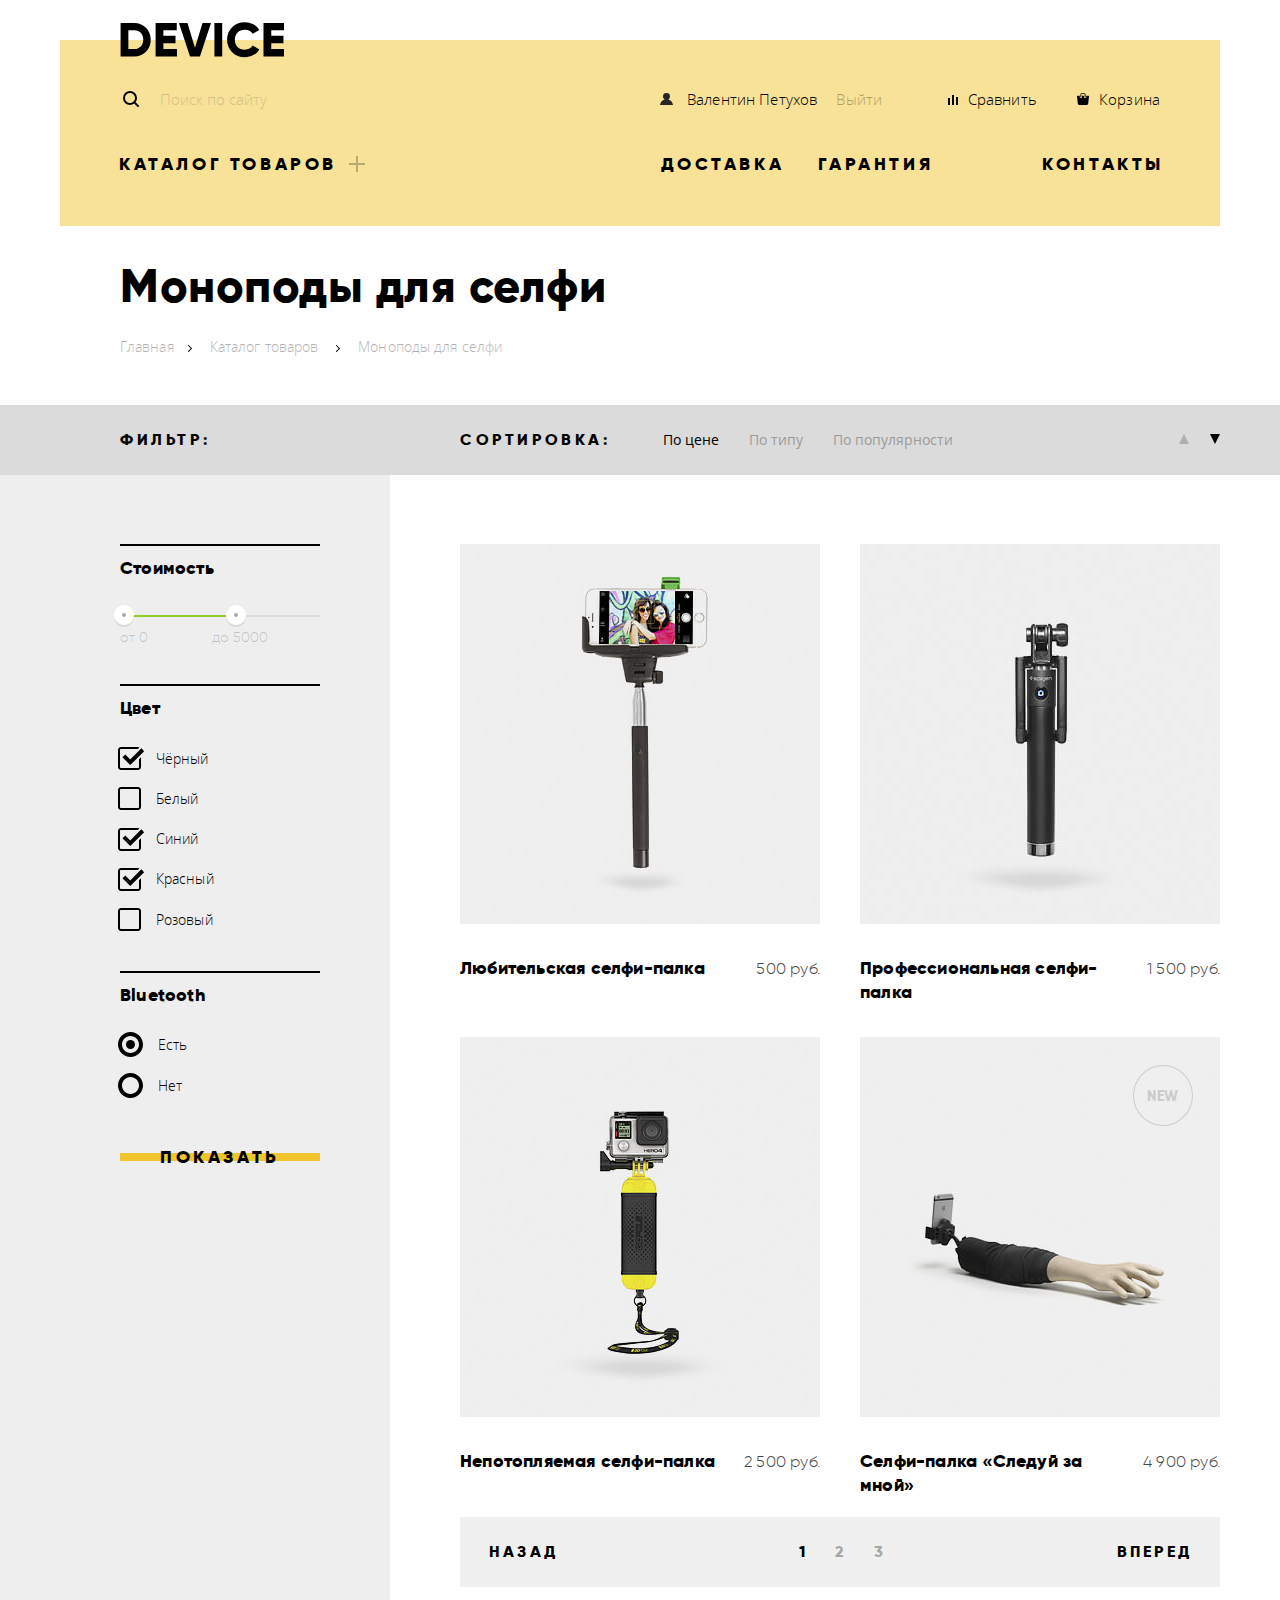
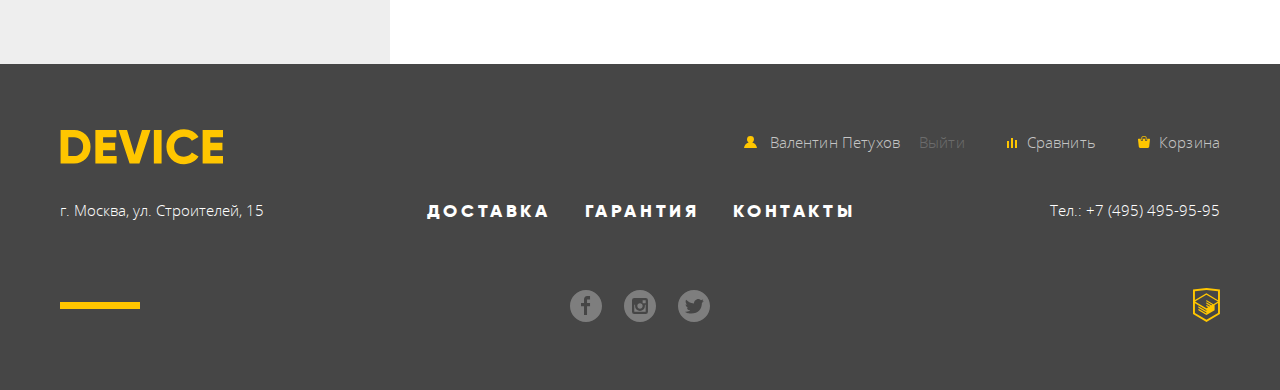
==== catalog.html @ ec658b48 "Update" ====
<!DOCTYPE html>
  <html lang="ru">
  <head>
    <meta charset="UTF-8">
    <title>HTML Academy: Девайс/Каталог</title>
    <link rel="stylesheet" href="css/normalize.css">
    <link rel="stylesheet" href="css/style.css">
  </head>
  <body>
    <header class="main-header wrapper">
      <nav class="container">
        <a class="header-logo inner-logo" href="index.html">
          <img src="img/logo.svg" alt="Device Logo" height="36" width="164">
        </a>
        <div class="main-navigation fl-container container">
          <form action="https://echo.htmlacademy.ru" class="site-search">
            <input type="search" id="site-search" name="search" placeholder="Поиск по сайту" class="site-search-input">
            <button type="submit" class="site-search-btn btn-reset">Найти</button>
          </form>
          <ul class="main-user-nav lst-reset fl-container">
            <li class="main-user-item">
              <a href="#">Валентин Петухов</a>
              <a href="#" class="main-user-out">Выйти</a>
            </li>
            <li class="main-user-item"><a href="#">Сравнить</a></li>
            <li class="main-user-item"><a href="#">Корзина</a></li>
          </ul>
        </div>

        <ul class="main-site-list inner-main-site-list lst-reset fl-container">
          <li class="main-site-item">
            <a class="main-submenu-toggle">Каталог товаров</a>
            <ul class="main-submenu fl-container lst-reset">
              <li class="main-submenu-item"><a href="#">Виртуальная реальность</a></li>
              <li class="main-submenu-item"><a href="#">Фитнес-браслеты</a></li>
              <li class="main-submenu-item"><a href="#">Квадрокоптеры</a></li>
              <li class="main-submenu-item"><a href="catalog.html">Моноподы для селфи</a></li>
              <li class="main-submenu-item"><a href="#">Умные часы</a></li>
              <li class="main-submenu-item"><a href="#">Экшн-камеры</a></li>
            </ul>
          </li>
          <li class="main-site-item"><a href="#">Доставка</a></li>
          <li class="main-site-item"><a href="#">Гарантия</a></li>
          <li class="main-site-item"><a href="#">Контакты</a></li>
        </ul>
      </nav>
    </header>
    <div class="wrapper">
      <h1 class="container">Моноподы для селфи</h1>
      <ul class="breadcrumb container">
        <li><a class="breadcrumb-link" href="index.html">Главная</a></li>
        <li><a class="breadcrumb-link" href="#">Каталог товаров</a></li>
        <li class="breadcrumb-active"><a class="breadcrumb-link">Моноподы для селфи</a></li>
      </ul>
    </div>
    <main class="inner-main">
      <div class="fl-container wrapper">
        <form class="filter" method="post" action="https://echo.htmlacademy.ru">
          <h3>Фильтр:</h3>
          <fieldset class="price fl-container fld-column">
            <legend>
              Стоимость
            </legend>
            <label for="price-value" class="price-value">
              <input type="range" id="price-value" min="0" max="5000" name="price">
              <span class="price-min">от 0</span>
              <span class="price-max">до 5000</span>
            </label>
          </fieldset>
          <fieldset class="color fl-container fld-column">
            <legend>Цвет</legend>
            <label for="color-black">
              <input type="checkbox" name="color-value" id="color-black" value="black" checked>
              <span>Чёрный</span>
            </label>
            <label for="color-white">
              <input type="checkbox" name="color-value" id="color-white" value="white">
              <span>Белый</span>
            </label>
            <label for="color-blue">
              <input type="checkbox" name="color-value" id="color-blue" value="blue" checked>
              <span>Синий</span>
            </label>
            <label for="color-red">
              <input type="checkbox" name="color-value" id="color-red" value="red" checked>
              <span>Красный</span>
            </label>
            <label for="color-pink">
              <input type="checkbox" name="color-value" id="color-pink" value="pink">
              <span>Розовый</span>
            </label>
          </fieldset>
          <fieldset class="bluetooth fl-container fld-column">
            <legend>Bluetooth</legend>
            <label for="bluetooth-yes">
              <input type="radio" name="bluetooth-value" id="bluetooth-yes" checked value="yes">
              <span>Есть</span>
            </label>
            <label for="bluetooth-no">
              <input type="radio" name="bluetooth-value" id="bluetooth-no" value="no">
              <span>Нет</span>
            </label>
          </fieldset>
          <button type="submit" class="btn-reset btn filter-btn">Показать</button>
        </form>
        <div class="item-list-container wrapper">
          <div class="sort fl-container">
            <h3>Сортировка:</h3>
            <ul class="sort-list lst-reset">
              <li class="sort-list-item sort-list-active">
                <button type="button" class="btn-reset sort-list-btn">По цене</button>
              </li>
              <li class="sort-list-item">
                <button type="button" class="btn-reset sort-list-btn">По типу</button>
              </li>
              <li class="sort-list-item">
                <button type="button" class="btn-reset sort-list-btn">По популярности</button>
              </li>
            </ul>
            <p class="sort-control">
              <a href="#" class="sort-arrow sort-arrow-up">по возрастанию</a>
              <a href="#" class="sort-arrow sort-arrow-down sort-arrow-active">по убыванию</a>
            </p>
          </div>
          <ul class="item-list fl-container flw-wrap">
            <li class="item-card">
              <div class="item-container">
                <img src="img/item-1.jpg" alt="Карточка товара" height="380" width="360">
                <form action="echo.htmlacademy.ru" class="cart-add">
                  <button type="button" class="cart-add-btn btn-reset btn">
                    В корзину
                  </button>
                  <button type="button" class="btn-reset btn-compare">
                    Добавить к сравнению
                  </button>
                </form>
              </div>
              <dl class="fl-container">
                <dt>Любительская селфи-палка</dt>
                <dd>500 руб.</dd>
              </dl>
            </li>
            <li class="item-card">
              <div class="item-container">
                <img src="img/item-2.jpg" alt="Карточка товара" height="380" width="360">
                <form action="echo.htmlacademy.ru">
                  <button type="button" class="cart-add-btn btn-reset btn">
                    В корзину
                  </button>
                  <button type="button" class="btn-reset btn-compare">
                    Добавить к сравнению
                  </button>
                </form>
              </div>
              <dl class="fl-container">
                <dt>Профессиональная селфи-палка</dt>
                <dd>1 500 руб.</dd>
              </dl>
            </li>
            <li class="item-card ">
              <div class="item-container">
                <img src="img/item-3.jpg" alt="Карточка товара" height="380" width="360">
                <form action="echo.htmlacademy.ru">
                  <button type="button" class="cart-add-btn btn-reset btn">
                    В корзину
                  </button>
                  <button type="button" class="btn-reset btn-compare">
                    Добавить к сравнению
                  </button>
                </form>
              </div>
              <dl class="fl-container">
                <dt>Непотопляемая селфи-палка</dt>
                <dd>2 500 руб.</dd>
              </dl>
            </li>
            <li class="item-card item-card-new">
              <div class="item-container">
                <img src="img/item-4.jpg" alt="Карточка товара" height="380" width="360">
                <form action="echo.htmlacademy.ru">
                  <button type="button" class="cart-add-btn btn-reset btn">
                    В корзину
                  </button>
                  <button type="button" class="btn-reset btn-compare">
                    Добавить к сравнению
                  </button>
                </form>
              </div>
              <dl class="fl-container">
                <dt>Селфи-палка «Следуй за мной»</dt>
                <dd>4 900 руб.</dd>
              </dl>
            </li>
          </ul>
          <ul class="pagination-list fl-container lst-reset">
            <li class="pagination-item pagination-control">
              <a href="#">назад</a>
            </li>
            <li class="pagination-item">
              <ul class="pagination-numbers fl-container lst-reset">
                <li><a href="#" class="pagination-current">1</a></li>
                <li><a href="#">2</a></li>
                <li><a href="#">3</a></li>
              </ul>
            </li>
            <li class="pagination-item pagination-control">
              <a href="#">вперед</a>
            </li>
          </ul>
        </div>
      </div>
    </main>

    <footer class="main-footer">
      <div class="wrapper">
        <nav class="fl-container">
          <a class="footer-logo logo inner-logo" href="index.html">
            <img src="img/logo-footer.svg" alt="Device Logo" height="36" width="163">
          </a>
          <ul class="footer-user-nav lst-reset">
            <li class="footer-user-item">
              <a href="#">Валентин Петухов</a>
              <a href="#" class="main-user-out">Выйти</a>
            </li>
            <li class="footer-user-item"><a href="#">Сравнить</a></li>
            <li class="footer-user-item"><a href="#">Корзина</a></li>
          </ul>
        </nav>
        <div class="fl-container footer-nav">
          <a href="https://goo.gl/maps/woREYKRREx12" class="footer-nav-address">г. Москва, ул. Строителей, 15</a>
          <ul class="footer-nav-list lst-reset">
            <li class="footer-nav-item"><a href="#">Доставка</a></li>
            <li class="footer-nav-item"><a href="#">Гарантия</a></li>
            <li class="footer-nav-item"><a href="#">Контакты</a></li>
          </ul>
          <a href="tel:+74954959595" class="footer-nav-phone">Тел.: +7 (495) 495-95-95</a>
        </div>
        <div class="footer-social fl-container">
          <hr />
          <ul class="footer-social-list lst-reset">
            <li class="footer-social-item">
              <a href="#">
                <span class="visually-hidden">Facebook</span>
              </a>
            </li>
            <li class="footer-social-item">
              <a href="#">
                <span class="visually-hidden">Istagram</span>
              </a>
            </li>
            <li class="footer-social-item">
              <a href="#">
                <span class="visually-hidden">Twitter</span>
              </a>
            </li>
          </ul>
          <a href="https://htmlacademy.ru/intensive/htmlcss" class="footer-social-copyright">
            <span class="visually-hidden">HTML Academy</span>
          </a>
        </div>
      </div>
    </footer>

<!-- <p>Репозиторий создан для обучения на профессиональном онлайн‑курсе «<a href="https://htmlacademy.ru/intensive/htmlcss">HTML и CSS, уровень 1</a>».</p> -->

  </body>
</html>
---- css/style.css ----
/* подключение шрифтов */
@font-face {
  font-family: 'Gilroy';
  src:
    local('Gilroy-ExtraBold'),
    local('Gilroy - Extra Bold'),
    url("../fonts/gilroyextrabold.woff2") format('woff2'),
    url("../fonts/gilroyextrabold.woff") format('woff');
  font-weight: 800;
  font-style: normal;
}

@font-face {
  font-family: 'Gilroy';
  src:
    local('Gilroy-Light'),
    local('Gilroy - Light'),
    url("../fonts/gilroylight.woff2") format('woff2'),
    url("../fonts/gilroylight.woff") format('woff');
  font-weight: 300;
  font-style: normal;
}

@font-face {
  font-family: 'Open Sans';
  src:
    local('OpenSans-light'),
    local('Open Sans - light'),
    url("../fonts/opensanslight.woff2") format('woff2'),
    url("../fonts/opensanslight.woff") format('woff');
  font-weight: 300;
  font-style: normal;
}

@font-face {
  font-family: 'Open Sans';
  src:
    local('OpenSans'),
    local('Open Sans'),
    url("../fonts/opensans.woff2") format('woff2'),
    url("../fonts/opensans.woff") format('woff');
  font-weight: normal;
  font-style: normal;
}

/* сброс кнопок  */
.btn-reset {
  border: none;
  background: none;
  cursor: pointer;
  outline: none;
}

/* сброс списков */
.lst-reset {
  padding: 0;
  margin: 0;
  list-style-type: none;
}

/* сброс отступов */

.mp-reset {
  margin: 0;
  padding: 0;
}

/* общие правила */

.wrapper {
  width: 1160px;
  margin: 0 auto;
}

.container {
  width: 1040px;
  margin: 0 auto;
}

.fl-container {
  display: flex;
}

.fld-column {
  flex-direction: column;
}

.flw-wrap {
  flex-wrap: wrap;
}

a {
  color: black;
  text-decoration: none;
}

.visually-hidden {
  position: absolute;
  width: 1px;
  height: 1px;
  margin: -1px;
  border: 0;
  padding: 0;
  clip: rect(0 0 0 0);
  overflow: hidden;
}

.btn {
  color: #000000;
  font-family: 'Gilroy', 'Arial', sans-serif;
  font-size: 18px;
  font-weight: 800;
  line-height: 40px;
  text-transform: uppercase;
  letter-spacing: 2.15px;
  background-image: linear-gradient(#f0c52e 0%, #f0c52e 100%);
  background-size: 1px 8px;
  background-repeat: repeat-x;
  background-position: 0 50%;
  transition: background 0.6s;
}

.btn:hover {
  background-size: 1px 100%;
}

.btn:active {
  background-size: 1px 100%;
  color: rgba(0, 0, 0, 0.3);
}

.inner-logo:hover,
.main-user-nav a:hover,
.main-site-list a:hover,
.footer-nav-item a:hover,
.footer-social-list a:hover,
.footer-social-item:last-child a:hover,
.pagination-numbers a:hover,
.footer-social-copyright:hover  {
  opacity: 0.6;
}

.inner-logo:active,
.main-user-nav a:focus,
.main-site-list a:focus,
.footer-nav-item a:active,
.footer-social-list-copyright:active,
.main-user-out,
.footer-user-nav .main-user-out,
.footer-social-copyright:active {
  opacity: 0.3;
}

.pagination-numbers .pagination-current,
.sort-list .sort-list-active,
.pagination-numbers a:active,
.sort-control .sort-arrow-active {
  opacity: 1;
}

/******************** HEADER ********************/
.main-header {
  background-color: rgb(248, 226, 151);

  position: relative;
  margin-top: 40px;
  padding: 34px 0 0 0;
}

.header-logo {
  display: block;

  position: absolute;
  top: -18.5px;
  left: 60px;
}

.site-search,
.main-user-nav {
  padding: 0;
  margin: 0;
  width: 50%;
}

.main-user-item {
  margin: 0 20px;
}

.main-user-item:first-child {
  margin-right: auto;
}

.main-user-item:last-child {
  margin-right: 0;
}

.main-user-out {
  margin-left: 15px;
}

.main-site-list {
  padding: 0;
  padding-bottom: 161px;
  position: relative;
  margin-top: 28px;
  margin-left: -1px;
  max-width: 1140px;
}

.inner-main-site-list {
  padding-bottom: 48px;
}

.main-site-item:first-child {
  flex-basis: 50%;
  cursor: pointer;
}

.main-submenu-toggle:after {
  content: url(../img/plus.svg);

  display: inline-block;
  vertical-align: middle;

  opacity: 0.3;
  margin-left: 12px;
  cursor: pointer;
}

.main-site-item:not(:first-child) {
  margin: 0 13px 0 21px;
}

.main-site-item:last-child {
  margin-right: -4px;
  margin-left: auto;
  text-align: right;
}

.site-search-input {
  border: none;
  border-bottom: 2px solid transparent;
  border-top: 2px solid transparent;

  -webkit-box-sizing: border-box;
  box-sizing: border-box;

  background-color: rgb(248, 226, 151);
  background-image: url(../img/search.svg);
  background-repeat: no-repeat;
  background-position: 3px 50%;

  font-family: 'Open Sans', 'Arial', sans-serif;
  font-size: 15px;
  font-weight: 300;
  line-height: 44px;
  height: 50px;

  color: #000000;

  padding-left: 40px;
  width: 356px;

  outline: none;
}

.site-search-input::-webkit-input-placeholder {
  opacity: 0.3;
}

.site-search-input::-ms-input-placeholder {
  opacity: 0.3;
}

.site-search-input::-moz-placeholder {
  opacity: 0.3;
}

.site-search-input:hover::-webkit-input-placeholder,
.site-search-input:focus::-webkit-input-placeholder {
  opacity: 0.6;
}

.site-search-input:hover::-ms-input-placeholder,
.site-search-input:focus::-ms-input-placeholder {
  opacity: 0.6;
}

.site-search-input:hover::-moz-placeholder,
.site-search-input:focus::-moz-placeholder {
  opacity: 0.6;
}

.site-search-input:focus {
  border-top: 2px solid transparent;
  border-bottom: 2px solid #000000;

  -webkit-box-sizing: border-box;
  box-sizing: border-box;

  line-height: 44px;
}

.site-search-input:focus ~ .site-search-btn {
  position: static;
}

.site-search-btn {
  -webkit-box-sizing: border-box;
  box-sizing: border-box;

  font-family: 'Open Sans', 'Arial', sans-serif;
  font-size: 15px;
  font-weight: 300;
  line-height: 46px;
  letter-spacing: 0.2px;
  color: #000000;

  padding: 0 18.29px;

  margin-left: -4px;

  border: 2px solid black;
  background: none;

  outline: none;

  position: fixed;
  top: -9999px;

  cursor: default;

  /* не завершено */
}


.site-search-btn:hover {
  background-color: #000000;
  color: #ffffff;
  cursor: pointer;
}

.site-search-btn:active {
  position: static;
  color: rgba(255, 255, 255, 0.3);
}

.main-navigation {
  align-items: center;
  justify-content: space-between;
}

.lst-reset {
  list-style-type: none;
}

.main-user-item a {
  color: #000000;
  font-family: 'Open Sans', 'Arial', sans-serif;
  font-size: 15px;
  font-weight: 300;
  line-height: 30px;
  letter-spacing: 0.15px;
}

.main-user-item:first-child a:first-child:before {
  content: url(../img/user.svg);
  padding-right: 14px;
}

.main-user-item:nth-child(2) a:before {
  content: url(../img/compare.svg);
  padding-right: 10px;
}

.main-user-item:last-child a:before {
  content: url(../img/cart.svg);
  padding-right: 10px;
}

.main-site-item > a {
  color: #000000;
  font-family: 'Gilroy', 'Arial', sans-serif;
  font-size: 18px;
  font-weight: 800;
  line-height: 24px;
  text-transform: uppercase;
  letter-spacing: 3.6px;
}

.main-site-item:first-child:hover .main-submenu {
  display: flex;
}

.main-submenu {
  display: none;
  position: absolute;
  width: 1160px;
  left: -59px;
  min-height: 162px;
  flex-wrap: wrap;
  background-color: rgb(248, 226, 151);
  z-index: 2;
  padding: 19px 378px 35px 60px;
  -webkit-box-sizing: border-box;
  -moz-box-sizing: border-box;
  box-sizing: border-box;
}

.main-submenu-item {
  -webkit-box-sizing: border-box;
  box-sizing: border-box;

  -ms-flex-preferred-size: 33%;

      flex-basis: 33%;
}

.main-submenu-item:nth-of-type(3) {
  margin-left: -36px;
}

.main-submenu-item:last-of-type {
  -ms-flex-preferred-size: 100%;
      flex-basis: 100%;
}

.main-submenu a {
  color: #000000;
  font-family: 'Open Sans', 'Arial', sans-serif;
  font-size: 15px;
  font-weight: 300;
  line-height: 36px;
  letter-spacing: 0.15px;
}

/******************** /HEADER ********************/

/********************* SLIDER ********************/

.index-main {
  overflow: hidden;
  position: relative;
  margin-top: -111px;
  padding-bottom: 77px;
}

.slider {
  width: 300%;
  padding-bottom: 102px;
}

.slider-item {
  width: 33.3333%;
}

.slider-item div {
  -ms-flex-preferred-size: 50%;
      flex-basis: 50%;
}

.slider-content {
  -webkit-box-sizing: border-box;
  -moz-box-sizing: border-box;
  box-sizing: border-box;
  padding: 65px 62px 0 19.5px;
  position: relative;

}

.slider-content h2 {
  font-family: 'Gilroy';
  font-size: 47px;
  font-weight: 800;
  line-height: 1.19;
  letter-spacing: 0.5px;
  padding: 0;
  margin: 15px 0 0 0;

  position: relative;
}

.slider-content h2:before {
  content: '';
  display: block;
  width: 100px;
  height: 7px;
  background-color: #fff;

  position: absolute;
  top: -43px;
  left: 2px;
}

.slider-content:after {
  content: '01';

  font-family: 'Gilroy';
  font-size: 179px;
  font-weight: 800;
  line-height: 1;
  letter-spacing: 1.8px;
  text-align: right;
  color: #fff;

  position: absolute;
  top: -15px;
  right: 46px;
  z-index: -1;
}

.slider-item:nth-child(2) .slider-content {
  padding-right: 96px;
}

.slider-item:nth-child(2) .slider-content:after {
  content: '02';
}

.slider-item:not(:last-of-type) h2 {
  max-width: 400px;
}

.slider-item:last-child .slider-content {
  padding-right: 0;
}

.slider-item:last-child p {
  padding-right: 10px;
}

.slider-item:last-child img {
  margin-top: 10%;
}

.slider-item:last-child .slider-content:after {
  content: '03';
}

.slider-content p {
  font-family: 'Open Sans';
  font-size: 15px;
  font-weight: 300;
  line-height: 2;
  letter-spacing: 0.2px;
  padding: 0;
  margin: 18px 0 0 0;
}

.slider-img {
  text-align: center;
}

.slider-img img {
  margin-right: 15px;
}

.slider-link {
  display: inline-block;
  vertical-align: middle;
  width: 220px;
  margin-top: 45px;
  margin-left: 2px;
  text-align: center;
  letter-spacing: 3.6px;
}

.slider-control-1:checked ~ .slider-container {
  transform: translateX(0);
}

.slider-control-1:checked ~ .slider-controls label:first-child {
  background-image: url(../img/slider-button.svg);
}

.slider-control-2:checked ~ .slider-container {
  transform: translateX(-33.3333%);
}

.slider-control-2:checked ~ .slider-controls label:nth-child(2) {
  background-image: url(../img/slider-button.svg);
}

.slider-control-3:checked ~ .slider-container {
  transform: translateX(-66.6666%);
}

.slider-control-3:checked ~ .slider-controls label:last-child {
  background-image: url(../img/slider-button.svg);
}

.slider-controls {
  position: absolute;
  z-index: 2;
  top: 323px;
  right: 66px;
}

.slider-controls label {
  display: inline-block;
  vertical-align: middle;
  width: 12px;
  height: 12px;
  margin-right: 17px;
  background-repeat: no-repeat;
  background-position: center center;
  background-size: cover;
  background-image: url(../img/slider-button-empty.svg);
  cursor: pointer;
}

.slider-table {
  margin-top: 48px;
  margin-left: -3px;
}

.slider-table td {
  font-family: 'Gilroy';
  font-size: 36px;
  font-weight: 300;
  line-height: 1.33;
  letter-spacing: 0.4px;
  text-align: left;
  padding-bottom: 4px;
}

.slider-table td:not(:last-child) {
  padding-right: 74px;
}

.slider-table-header td {
  font-family: 'Open Sans';
  font-size: 13px;
  font-weight: 300;
  font-style: normal;
  font-stretch: normal;
  line-height: 1.54;
  letter-spacing: 0.1px;
  text-align: left;
}

/********************* /SLIDER ********************/

/********************* features ********************/

.features-list {
  justify-content: space-between;
}

.features-item a:first-of-type {
  display: block;
  width: 160px;
  height: 160px;
  background-color: rgba(240, 197, 46, 0.5);
  background-repeat: no-repeat;
  background-position: center center;

  margin-bottom: 34px;
}

.features-item .features-img:hover {
  background-color: #f0c52e;
}

.features-item:active {
  opacity: 0.3;
}

.features-item .features-img:active {
  background-color: #f0c52e;
}

.features-item:first-child a:first-of-type {
  background-image: url(../img/popular-1.svg);
}

.features-item:nth-child(2) a:first-of-type {
  background-image: url(../img/popular-2.svg);
  background-position: 50% 100%;
}

.features-item:nth-child(3) a:first-of-type {
  background-image: url(../img/popular-3.svg);
}

.features-item:nth-child(4) a:first-of-type {
  background-image: url(../img/popular-4.svg);
}

.features-item:nth-child(5) a:first-of-type {
  background-image: url(../img/popular-5.svg);
}

.features-item:last-child a:first-of-type {
  background-image: url(../img/popular-6.svg);
}

.features-text {
  font-family: 'Gilroy', 'Arial', sans-serif;
  font-size: 18px;
  font-weight: 800;
  line-height: 1.33;
  letter-spacing: 0.2px;

  display: inline-block;
  vertical-align: middle;
  max-width: 160px;
}

.features-text span {
  display: block;
}

/********************* /features ********************/

/********************* benefits *********************/

.benefits {
  background-image: linear-gradient(to bottom, #fff 26.5%, #e5e5e5 26.5%);
  padding: 7px 0 67px 0;
}

.benefits-control-1:checked ~ .benefits-list .benefits-item-1 {
  display: block;
}

.benefits-control-2:checked ~ .benefits-list .benefits-item-2 {
  display: block;
}

.benefits-control-3:checked ~ .benefits-list .benefits-item-3 {
  display: block;
}

.benefits-control-1:checked ~ .benefits-titles .benefits-title-1 {
  background-color: #000;
}

.benefits-control-1:checked ~ .benefits-titles .benefits-label-1 {
  background-image: none;
  color: #f0c52e;
}

.benefits-control-2:checked ~ .benefits-titles .benefits-title-2 {
  background-color: #000;
}

.benefits-control-2:checked ~ .benefits-titles .benefits-label-2 {
  background-image: none;
  color: #f0c52e;
}

.benefits-control-3:checked ~ .benefits-titles .benefits-title-3 {
  background-color: #000;
}

.benefits-control-3:checked ~ .benefits-titles .benefits-label-3 {
  background-image: none;
  color: #f0c52e;
}

.benefits-titles {
  border-right: 7px solid black;
  justify-content: center;
  padding: 78px 0 73px 0;
  -webkit-box-sizing: border-box;
  -moz-box-sizing: border-box;
  box-sizing: border-box;
}

.benefits-title {
  padding-right: 117px;
  margin: 0;
}

.benefits-title:active {
  background-color: black;
}

.benefits-title:active label {
  background-color: black;
  color: #f7e184;
  background-image: none;
}

.benefits-title:nth-child(2) {
  margin: 24px 0;
}

.benefits-title label {
  width: 160px;
  display: inline-block;
  vertical-align: middle;

  font-family: 'Gilroy';
  font-size: 18px;
  font-weight: 800;
  line-height: 40px;
  letter-spacing: 3.6px;
  text-align: center;

  cursor: pointer;
}

.benefits-item {
  display: none;
  padding-top: 70px;
  padding-left: 117px;
  padding: 72px 323px 0 117px;

  -webkit-box-sizing: border-box;
  -moz-box-sizing: border-box;
  box-sizing: border-box;

  position: relative;
}

.benefits-item:nth-child(2) span {
  display: block;
}

.benefits-item:first-child:after {
  content: url(../img/delivery.svg);
  width: 136px;
  height: 164px;
  top: 83px;
  right: 66px;
}

.benefits-item:nth-child(2):after {
  content: url(../img/warranty.svg);
  width: 171px;
  height: 194px;
  top: 60px;
  right: 66px;
}

.benefits-item:last-child:after {
  content: url(../img/credit.svg);
  width: 156px;
  height: 186px;
  top: 60px;
  right: 66px;
}

.benefits-item:after {
  position: absolute;
}

.benefits-list h3 {
  font-family: Gilroy;
  font-size: 47.5px;
  font-weight: 800;
  line-height: 1;
  letter-spacing: 0.5px;

  padding: 0;
  margin: 0;
}

.benefits-list p {
  font-family: 'Open Sans';
  font-size: 15px;
  font-weight: 300;
  line-height: 2;
  letter-spacing: 0.2px;

  margin-top: 31px;
}

/********************* /benefits ********************/

/********************* partners *********************/

.partners {
  justify-content: space-between;
  padding: 95px 2px 92px 0;
  -webkit-box-sizing: border-box;
  -moz-box-sizing: border-box;
  box-sizing: border-box;
}

.partner-link img {
  -webkit-filter: grayscale(1);
          filter: grayscale(1);
  opacity: 0.2;
}

.partner-link:hover img {
  -webkit-filter: grayscale(0);
          filter: grayscale(0);
  opacity: 1;
}

/********************* /partners *********************/
.info,
.contacts {
  justify-content: space-between;
  box-sizing: border-box;
  padding-bottom: 82px;
}

.info {
  padding-right: 95px;
}

.info p:first-of-type {
  margin-bottom: 31px;
}

.contacts {
  padding-left: 27px;
}

.info h3,
.contacts h3 {
  color: #000000;
  font-family: 'Gilroy', 'Arial', sans-serif;
  font-size: 47px;
  font-weight: 800;
  line-height: 48px;
  letter-spacing: 0.21px;

  position: relative;
}

.info h3:before,
.contacts h3:before {
  content: '';

  display: block;
  position: absolute;
  top: -51px;
  height: 7px;
  width: 80px;

  background-color: #000000;
}

.info p,
.contacts p {
  color: #464646;
  font-family: 'Open Sans', 'Arial', sans-serif;
  font-size: 15px;
  font-weight: 300;
  line-height: 2;

  margin-top: -2px;
}

.contacts-btn,
.info-btn {
  display: block;
  font-family: 'Gilroy', 'Arial', sans-serif;
  font-size: 18px;
  font-weight: 800;
  line-height: 40px;
  letter-spacing: 3.6px;
}

.contacts-btn {
  margin-left: 1px;
}

.contacts-map {
  display: block;
  margin-top: 39px;
  margin-bottom: 66px;
}

.info .btn,
.contacts .btn {
  width: 260px;
  text-align: center;
}

.info-list {
  list-style-type: none;
  padding: 50px 0 38px 0;
}

.info-item {
  position: relative;
}

.info-item:before {
  content: '';
  display: inline-block;
  vertical-align: middle;
  height: 8px;
  width: 8px;
  border-radius: 50%;
  border: 2px solid #000;
  -webkit-box-sizing: border-box;
  -moz-box-sizing: border-box;
  box-sizing: border-box;
  opacity: 0.1;
  margin-right: 27px;
}

.info-item a {
  color: #000000;
  font-family: 'Gilroy', 'Arial', sans-serif;
  font-size: 16px;
  font-weight: 800;
  line-height: 40px;
}

/********************** form-modal **********************/

.form-modal {
  width: 960px;
  height: 590px;
  box-shadow: 0px 10px 20px 0 rgba(4, 6, 6, 1);

  z-index: 2;

  position: fixed;
  top: 50%;
  left: 50%;
  background-color: #fff;

  margin: -295px 0 0 -480px;

  box-sizing: border-box;
}

.writeus-modal {
  background-color: #fff;
  padding: 98px 100px 92px 100px;
}

.form-modal-item {
  width: 360px;
  box-sizing: border-box;
}

.form-modal-item:nth-child(2) {
  margin-left: auto;
}

.form-modal-item:last-child {
  margin-top: 39px;
  margin-bottom: 55px;
  flex-basis: 100%;
}

.form-modal label {
  display: block;
  font-family: 'Gilroy', 'Arial', sans-serif;
  font-size: 17.5px;
  font-weight: 800;
  line-height: 1.4;
  margin-bottom: 13px;
  color: #000000;
}

.form-modal input,
.form-modal textarea {
  border: 2px solid transparent;
  background: none;
  outline: none;
  background-color: rgb(242, 242, 242);
  font-family: 'Open Sans', 'Arial', sans-serif;
  font-size: 14px;
  font-weight: normal;
  line-height: 1.25;
  color: rgba(70, 70, 70, 0.4);
}

.form-modal input:hover,
.form-modal textarea:hover {
  background-color: rgba(219, 219, 219, 0.8);
}

.form-modal input:focus,
.form-modal textarea:focus {
  border: 2px solid #f0c52e;
  background-color: #fff;
}

.form-modal input {
  padding: 16px 20px 17px 20px;
  width: 100%;
  -webkit-box-sizing: border-box;
  box-sizing: border-box;
}

.form-modal textarea {
  width: 100%;
  max-width: 760px;
  min-height: 156px;
  -webkit-box-sizing: border-box;
  box-sizing: border-box;
  padding: 16px 0 0 20px;
}

.modal-close {
  height: 55px;
  width: 55px;

  border: none;
  background: none;
  cursor: pointer;
  outline: none;

  background-image: url(../img/modal-close.svg);
  background-repeat: no-repeat;

  position: absolute;
  top: 22px;
  right: 22px;

  opacity: 0.5;
  z-index: 3;
}

.modal-close:hover {
  opacity: 1;
}

.modal-close:active {
  opacity: 0.3;
}

.form-modal-submit {
  width: 200px;
}

.form-modal-show {
  display: block;
  animation: bounce 0.6s;
}

.form-modal-error {
  animation: shake 0.6s;
}

/********************** /form-modal **********************/
/********************** map-popup **********************/
.map-popup {
  width: 960px;
  height: 559px;

  position: fixed;
  top: 50%;
  left: 50%;

  margin: -280px 0 0 -480px;
  z-index: 3;
}

.map-popup:before,
.form-modal:before {
  content: '';
  position: fixed;
  top: 0;
  left: 0;
  width: 100%;
  height: 100%;
  background-color: rgba(0, 0, 0, 0.75);
  z-index: -1;
  animation: shadow 1s;
}

.map-popup-show {
  display: block;
  animation: bounce 0.6s;
}

.map-popup p {
  position: absolute;
  top: 0;
  left: 0;
  z-index: 1;

  margin: 0;
}

.map-popup iframe {
  position: relative;
  z-index: 2;

  border: none;
}


/********************** /map-popup **********************/
/********************** footer **********************/

.main-footer {
  background-color: #464646;
  padding: 65px 0 67px 0;
}

.main-footer nav {
  justify-content: space-between;
}

.footer-user-item {
  display: inline-block;
  vertical-align: middle;
  margin: 0 19px;
}

.footer-user-item:last-child {
  margin-right: 0;
}

.footer-nav {
  justify-content: space-between;
  align-items: center;
  padding: 26px 0 63px 0;
}

.footer-logo {
  position: relative;
}

.footer-social {
  justify-content: space-between;
  align-items: center;
}

.footer-social hr {
  width: 80px;
  height: 7px;
  padding: 0;
  margin: 0;
  border: 0;
  background-color: #ffc600;
}

.footer-nav-list {
  flex-basis: 100%;
  text-align: center;
  margin-top: 2px;
}

.footer-user-nav {
  margin-top: -5px;
}

.footer-user-item a {
  color: rgba(255, 255, 255, 0.7);
  font-family: 'Open Sans', 'Arial', sans-serif;
  font-size: 15px;
  font-weight: 300;
  line-height: 36px;
  letter-spacing: 0.15px;
}

.footer-user-item:first-child a:first-child:before {
  content: url(../img/footer-user.svg);
  margin-right: 13px;
}

.footer-user-item:nth-child(2) a:before {
  content: url(../img/footer-compare.svg);
  margin-right: 10px;
}

.footer-user-item:last-child a:before {
  content: url(../img/footer-cart.svg);
  margin-right: 9px;
}

.footer-user-nav a:hover {
  color: rgba(255, 255, 255, 1);
}

.footer-user-nav a:hover:before {
  opacity: 0.6;
}

.footer-user-nav a:active {
  color: rgba(255, 255, 255, 0.3);
}

.footer-user-nav a:active:before {
  opacity: 0.3;
}

.footer-nav-item {
  display: inline-block;
  vertical-align: middle;
  margin: 0 14px 0 16px;
}

.footer-nav-item a {
  color: #ffffff;
  font-family: 'Gilroy', 'Arial', sans-serif;
  font-size: 18px;
  font-weight: 800;
  line-height: 24px;
  text-transform: uppercase;
  letter-spacing: 3.6px;
}

.footer-nav-address,
.footer-nav-phone {
  color: #ffffff;
  font-family: 'Open Sans', 'Arial', sans-serif;
  font-size: 15px;
  font-weight: 300;
  line-height: 30px;
  flex-basis: 30%;
}

.footer-nav-phone {
  text-align: right;
}

.footer-social-item {
  display: inline-block;
  vertical-align: middle;
  margin: 0 9px;
}

.footer-social-item a {
  display: block;

  width: 32px;
  height: 32px;

  background-repeat: no-repeat;
  background-position: center center;

  opacity: 0.3;
}

.footer-social-list {
  margin: 0 54px 0 0;
}

.footer-social-list a:active {
  opacity: 0.1;
}

.footer-social-item:first-child a {
  background-image: url(../img/fb.svg);
}

.footer-social-item:nth-child(2) a {
  background-image: url(../img/instagram.svg);
}

.footer-social-item:nth-child(3) a {
  background-image: url(../img/twitter.svg);
}

.footer-social-copyright {
  display: block;

  opacity: 1;

  width: 27px;
  height: 35px;

  background-image: url(../img/logo-html.svg);
  background-repeat: no-repeat;
}

/********************** /footer **********************/

/****************************/
/****** catalog.html ********/
/****************************/

h1 {
  color: #000000;
  font-family: 'Gilroy', 'Arial', sans-serif;
  font-size: 47px;
  font-weight: 800;
  line-height: 48px;
  letter-spacing: 0.5px;
  padding: 36px 0 0 0;
}

.breadcrumb {
  list-style-type: none;
  padding: 25px 0 46px 0;
}

.breadcrumb li {
  display: inline-block;
  vertical-align: middle;
  margin: 0 7px;
}

.breadcrumb-link:hover {
  opacity: 1;
}

.breadcrumb-link:active {
  opacity: 0.1;
}

.breadcrumb li:first-child {
  margin-left: 0;
}

.breadcrumb-active {
  cursor: default;
}

.breadcrumb-link {
  opacity: 0.3;
  color: #000000;
  font-family: 'Open Sans', 'Arial', sans-serif;
  font-size: 14px;
  font-weight: 300;
  line-height: 24px;
  letter-spacing: 0.1px;
}

.breadcrumb li:not(:last-child):after {
  content: url("../img/nav-arrow.svg");
  margin-left: 14px;
  width: 4px;
  height: 7px;
}

.breadcrumb li:nth-child(2):after {
  margin-left: 18px;
}

.inner-main {
  position: relative;
}

.inner-main:before,
.inner-main:after {
  content: '';
  position: absolute;
  width: calc((100% - 1160px) / 2);
  height: 100%;
  z-index: -1;
}

.inner-main:before {
  left: 0;
  top: 0;
  background-image: linear-gradient(to bottom, #dbdbdb 70px, #eee 70px);
}

.inner-main:after {
  right: 0;
  top: 0;
  background-image: linear-gradient(to bottom, #dbdbdb 70px, #fff 70px);
}


/* filter */

.filter {
  padding: 7px 70px 0 60px;
  position: relative;
  background-image: linear-gradient(to bottom, #dbdbdb 70px, #eee 70px);
}

.filter h3,
.sort h3 {
  font-family: 'Gilroy', 'Arial', sans-serif;
  font-size: 16px;
  font-weight: 800;
  line-height: 1.5;
  letter-spacing: 3.6px;
  text-transform: uppercase;
}

.filter h3 {
  padding-bottom: 76px;
}

.sort {
  align-items: center;
  padding: 7px 0 15px 0;
}

.sort-control {
  margin-left: auto;
  padding: 0 0 0 10px;
}

.sort-arrow {
  display: inline-block;
  font-size: 0;
  text-align: right;
  opacity: 0.2;
}

.sort-arrow:hover {
  opacity: 0.4;
}

.sort-arrow:active {
  opacity: 1;
}

.sort-arrow:first-child {
  margin-right: 17px;
}

.sort-arrow::before {
  display: inline-block;
  border: 10px solid black;
  border-right-width: 5px;
  border-right-color: transparent;
  border-left-width: 5px;
  border-left-color: transparent;
  content: '';
}

.sort-arrow-up::before {
  border-top-width: 0;
}

.sort-arrow-down::before {
  border-bottom-width: 0;
}

.filter fieldset {
  border: none;
  padding: 0;
  margin: 0;
  width: 200px;
}

.filter legend {
  border-top: 2px solid #000000;
  width: 100%;

  font-family: 'Gilroy', 'Arial', sans-serif;
  font-size: 18px;
  font-weight: 800;
  line-height: 1.33;
  letter-spacing: 0.2px;
  text-align: left;
  color: #000000;
  padding: 11px 0 30px 0;
}

.filter input {
  display: none;
}

.filter label {
  cursor: pointer;
}

.color span,
.bluetooth span {
  font-family: 'Open Sans', 'Arial', sans-serif;
  font-size: 14px;
  font-weight: 300;
  /*line-height: 2.86;*/
  letter-spacing: 0.1px;
  color: #000000;

  position: relative;
}

.color span:before {
  content: url(../img/checkbox-off.svg);

  display: inline-block;
  vertical-align: middle;

  padding-right: 15px;
}



.color input:checked ~ span:before {
  content: url(../img/checkbox-on.svg);
  padding-right: 11px;
}

.bluetooth label {
  margin-left: -2px;
}

.bluetooth label:first-of-type {
  margin-top: -6px;
  margin-bottom: 13px;
}

.bluetooth span:before {
  content: url(../img/radio-off.svg);

  display: inline-block;
  vertical-align: middle;
  padding-right: 15px;
}

.bluetooth input:checked ~ span:before {
  content: url(../img/radio-on.svg);
}

.color label {
  margin-left: -2px;
}

.color label:first-of-type {
  margin-top: -4px;
}

.color label:not(:last-child) {
  margin-bottom: 14px;
}

.color label:last-child {
  margin-bottom: 37px;
}

.color label:hover,
.bluetooth label:hover {
  opacity: 0.6;
}

.color label:active,
.bluetooth label:active {
  opacity: 1;
}

.filter .price {
  padding: 0 0 10px 0;
}

.price legend {
  padding: 11px 0 39px 0;
}

.price-value {
  display: block;
  position: relative;
  width: 100%;
  height: 2px;

  margin: -4px 0 57px 0;

  background-color: #dbdbdb;
}

.price-value:before,
.price-value:after {
  content: url(../img/filter-button.svg);
  position: absolute;
  top: -10px;
  left: -6px;
  z-index: 2;
  cursor: pointer;
  width: 20px;
  height: 20px;
}

.price-value:after {
  left: 53%;
}

.price input {
  display: none;
  width: 100%;
}

.price-value span {
  font-family: 'Gilroy', 'Arial', sans-serif;
  font-size: 14px;
  font-weight: 300;
  line-height: 45px;
  letter-spacing: normal;
  text-align: center;
  color: rgba(0, 0, 0, 0.2);
}

.price-min:after {
  content: '';
  display: block;
  width: 53%;
  background-color: #91c92f;
  height: 2px;

  position: absolute;
  top: 0;
  left: 0;
}

.price-max {
  margin-left: 30%;
}

.filter-btn {
  width: 100%;
  margin-top: 35px;
  letter-spacing: 3.6px;
}

/* /filter */

.item-list {
  list-style-type: none;
  padding: 61px 0 0 0;
  min-width: 760px;
  margin: 0;
  background-color: #fff;
  justify-content: space-between;
}

.item-card {
  margin-bottom: 32px;
  position: relative;
}

.item-card-new:after {
  content: 'NEW';

  position: absolute;
  top: 28px;
  right: 27px;
  width: 60px;
  height: 61px;
  -webkit-box-sizing: border-box;
  -moz-box-sizing: border-box;
  box-sizing: border-box;

  border: 1px solid #464646;
  border-radius: 50%;

  opacity: 0.2;
  font-family: 'Gilroy', 'Arial', sans-serif;
  font-size: 14px;
  font-weight: 800;
  line-height: 61px;
  letter-spacing: 0.7px;
  text-align: center;
  color: #464646;
}

.item-list-container {
  width: 100%;
  padding: 0 0 0 71px;
  -webkit-box-sizing: border-box;
  -moz-box-sizing: border-box;
  box-sizing: border-box;
  background-image: linear-gradient(to bottom, #dbdbdb 70px, #fff 70px);
  margin-left: -1px;
}

.sort-list {
  margin-left: 39px;
}

.sort-list-item {
  display: inline-block;
  vertical-align: middle;
  opacity: 0.3;
  margin: 0 7px;
}

.sort-list-item:hover {
  opacity: 0.6;
}

.sort-list-item:active {
  opacity: 1;
}

.sort-list-btn {
  font-family: 'Open Sans', 'Arial', sans-serif;
  font-size: 14px;
  font-weight: normal;
  line-height: 1.29;
  letter-spacing: normal;
}

.item-list dl {
  width: 360px;
  margin-top: 29px;
}

.item-list dt {
  font-family: 'Gilroy', 'Arial', sans-serif;
  font-size: 18px;
  font-weight: 800;
  letter-spacing: 0.2px;
  line-height: 1.33;
  color: #000000;

  padding: 0;
  margin: 0;

  flex-basis: 72%;
}

.item-list dd {
  font-family: 'Gilroy', 'Arial', sans-serif;
  font-size: 16px;
  font-weight: 300;
  line-height: 1.5;
  letter-spacing: 0.2px;
  color: #464646;

  padding: 0;
  margin: 0;

  text-align: right;
  flex-basis: 28%;
}

.item-card:nth-child(2) dt {
  padding-right: 30px;
}

.item-container {
  position: relative;
}

.item-container form {
  display: none;

  position: absolute;
  top: 0;
  left: 0;

  width: 360px;
  height: 380px;

  background-color: rgba(238, 238, 238, 0.7);
  text-align: center;
}

.item-container:hover form {
  display: block;
}

.cart-add-btn {
  margin-top: 50%;
  padding: 0 35px;
}

.btn-compare {
  display: block;
  margin: 33px auto 0 auto;
  opacity: 0.5;
  font-family: 'Open Sans', 'Arial', sans-serif;
  font-size: 13px;
  font-weight: 300;
  font-style: normal;
  font-stretch: normal;
  line-height: 1.54;
  letter-spacing: 0.1px;
  color: rgba(0, 0, 0, 0.5);
}

.btn-compare:hover {
  opacity: 1;
  color: rgba(0, 0, 0, 1);
}

.btn-compare:active {
  color: rgba(0, 0, 0, 0.2);
  opacity: 0.2;
}

/*********** pagination *******************/

.pagination-list {
  justify-content: space-between;
  align-items: center;
  padding: 0;
  background-color: rgba(70, 70, 70, 0.08);
  margin: -13px 0 77px 0;
}

.pagination-item a {
  text-transform: uppercase;
  font-family: 'Gilroy', 'Arial', sans-serif;
  font-size: 16px;
  font-weight: 800;
  line-height: 70px;
  letter-spacing: 3.2px;
}

.pagination-control {
  padding: 0 28px 0 29px;
}

.pagination-control:hover,
.pagination-control:active {
  background-color: rgba(70, 70, 70, 0.08)
}

.pagination-control:active {
  opacity: 0.3;
}

.pagination-numbers {
  text-align: center;
  margin-left: 11px;
}

.pagination-numbers li {
  margin: 0 13.5px;
}

.pagination-numbers a {
  opacity: 0.3;
}

/*********** /pagination ******************/

/******************* modal-animation ********************/
@keyframes bounce {
  0% {
    transform: translateY(-2000px);
  }

  70% {
    transform: translateY(30px);
  }

  90% {
    transform: translateY(-10px);
  }

  100% {
    transform: translateY(0);
  }
}

@keyframes shake {
  0%,
  100% {
    transform: translateX(0);
  }

  10%,
  30%,
  50%,
  70%,
  90% {
    transform: translateX(-10px);
  }

  20%,
  40%,
  60%,
  80% {
    transform: translateX(10px);
  }
}

@keyframes shadow {
  0% {
    background-color: rgba(0, 0, 0, 0);
  }

  25% {
    background-color: rgba(0, 0, 0, 0.25);
  }

  50% {
    background-color: rgba(0, 0, 0, 0.5);
  }

  100% {
    background-color: rgba(0, 0, 0, 0.75);
  }
}
/******************* /modal-animation *******************/
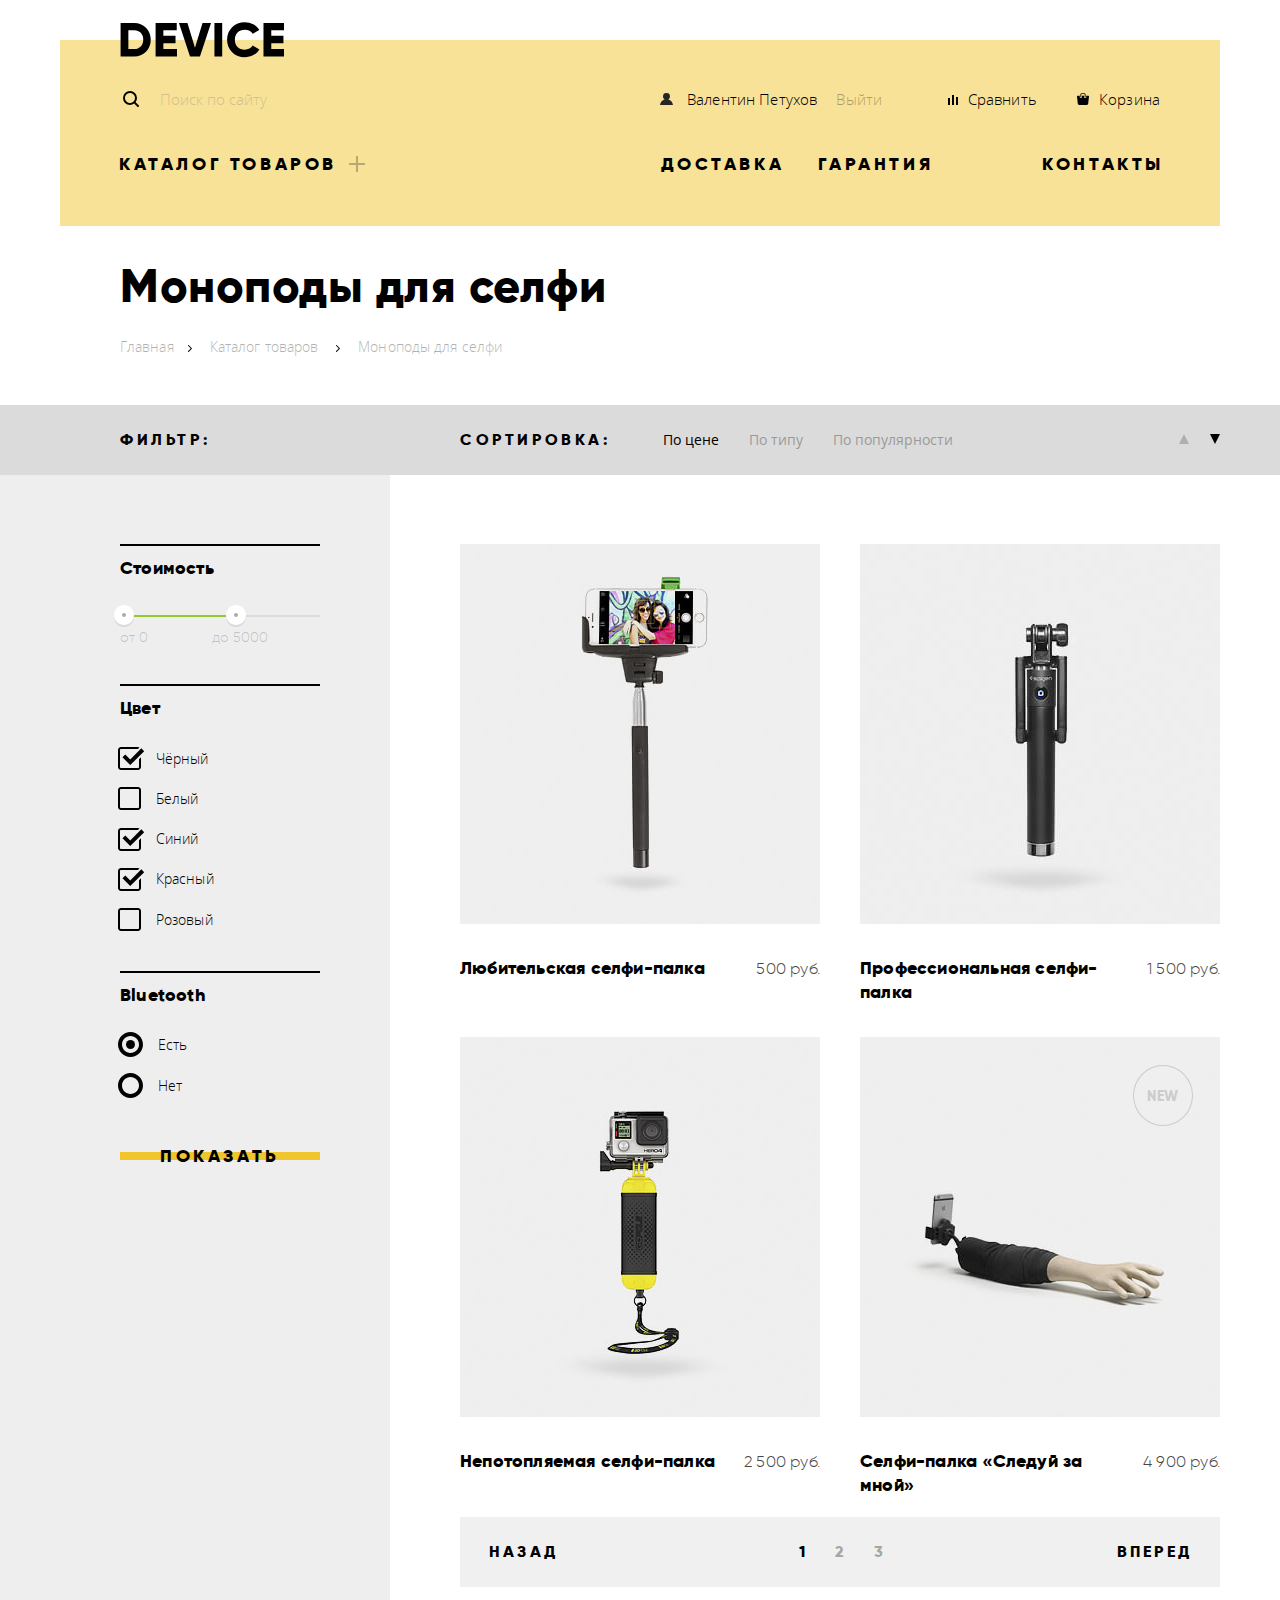
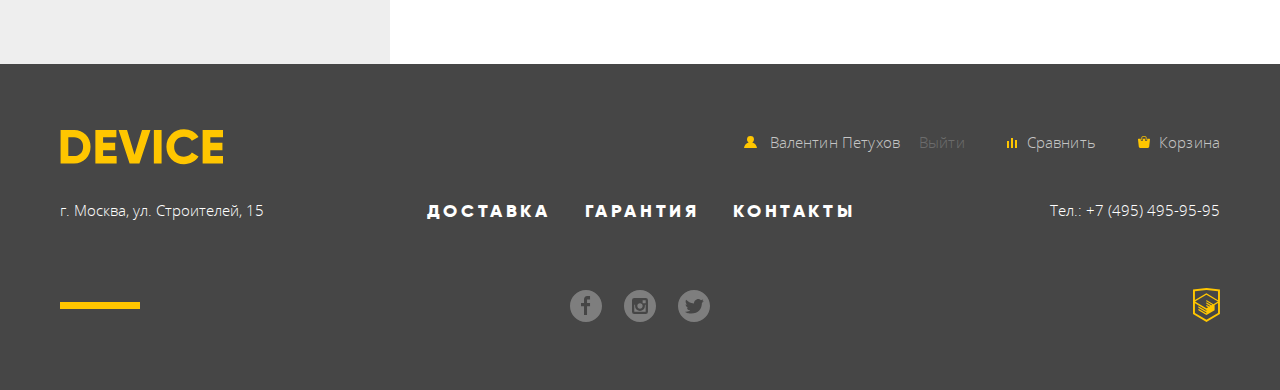
==== commit 2ff30b14: "Update catalog.html" ====
--- a/catalog.html
+++ b/catalog.html
@@ -19,7 +19,7 @@
           </form>
           <ul class="main-user-nav lst-reset fl-container">
             <li class="main-user-item">
-              <a href="#">Валентин Петухов</a>
+              <a href="https://htmlacademy.ru/profile/id581221">Валентин Петухов</a>
               <a href="#" class="main-user-out">Выйти</a>
             </li>
             <li class="main-user-item"><a href="#">Сравнить</a></li>
@@ -219,7 +219,7 @@
           </a>
           <ul class="footer-user-nav lst-reset">
             <li class="footer-user-item">
-              <a href="#">Валентин Петухов</a>
+              <a href="https://htmlacademy.ru/profile/id581221">Валентин Петухов</a>
               <a href="#" class="main-user-out">Выйти</a>
             </li>
             <li class="footer-user-item"><a href="#">Сравнить</a></li>
--- a/css/style.css
+++ b/css/style.css
@@ -49,6 +49,8 @@
   background: none;
   cursor: pointer;
   outline: none;
+  padding: 0;
+  margin: 0;
 }
 
 /* сброс списков */
@@ -1772,6 +1774,7 @@
   font-weight: normal;
   line-height: 1.29;
   letter-spacing: normal;
+  padding: 0 6px;
 }
 
 .item-list dl {
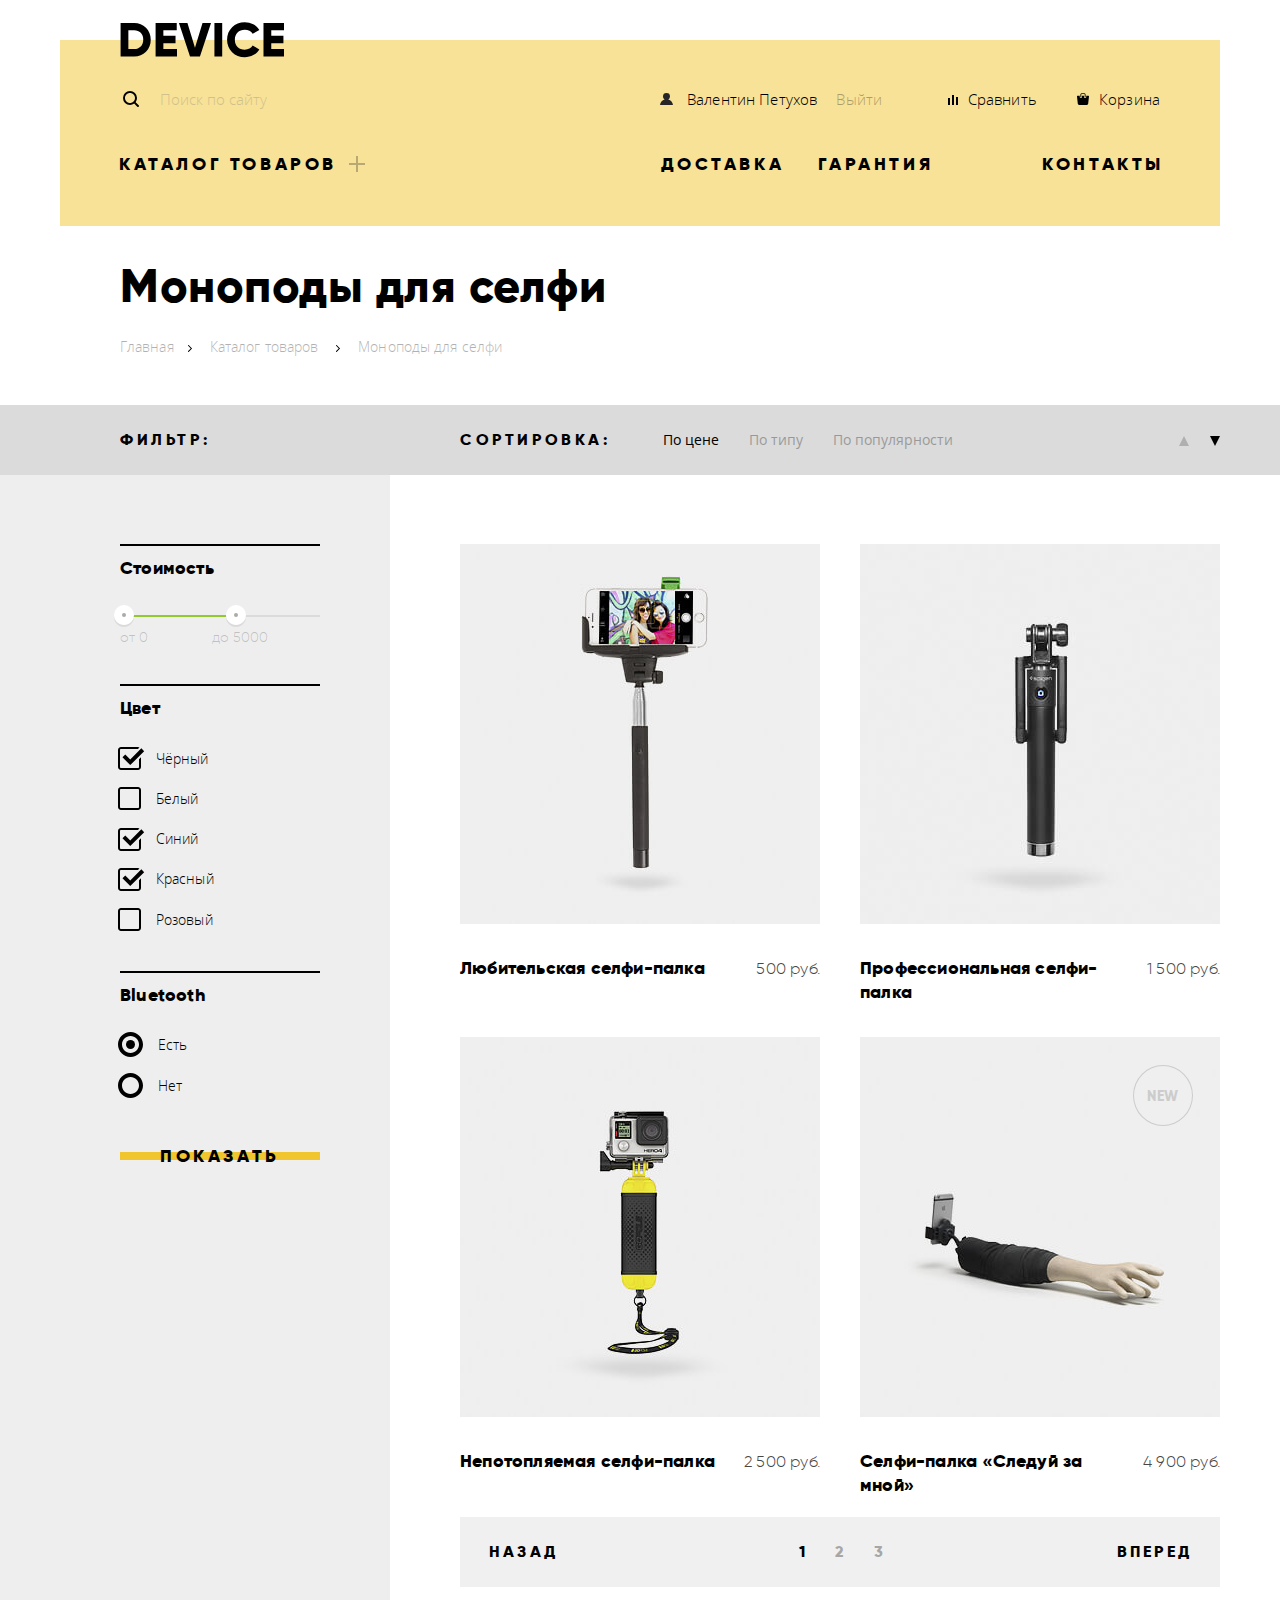
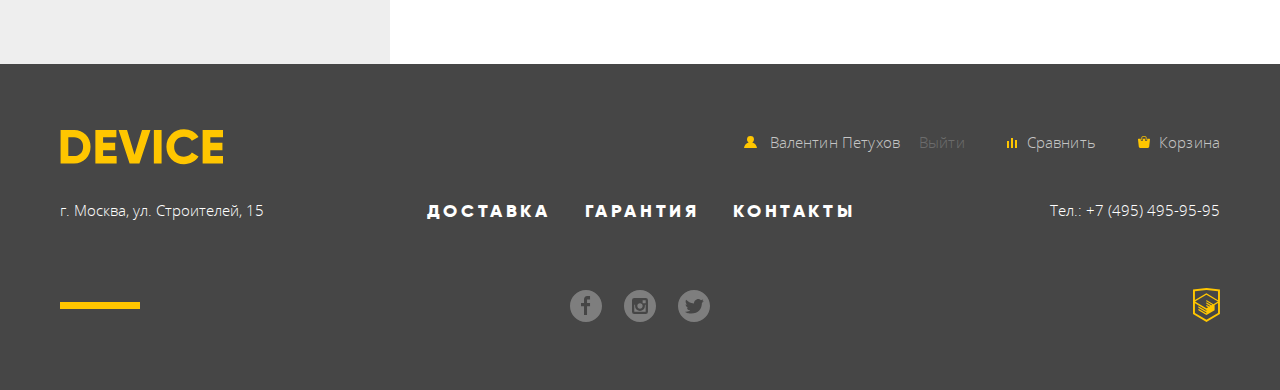
==== commit 830ca9c0: "Update" ====
--- a/catalog.html
+++ b/catalog.html
@@ -4,7 +4,7 @@
     <meta charset="UTF-8">
     <title>HTML Academy: Девайс/Каталог</title>
     <link rel="stylesheet" href="css/normalize.css">
-    <link rel="stylesheet" href="css/style.css">
+    <link rel="stylesheet" href="css/style.min.css">
   </head>
   <body>
     <header class="main-header wrapper">
@@ -29,7 +29,7 @@
 
         <ul class="main-site-list inner-main-site-list lst-reset fl-container">
           <li class="main-site-item">
-            <a class="main-submenu-toggle">Каталог товаров</a>
+            <a href="#" class="main-submenu-toggle">Каталог товаров</a>
             <ul class="main-submenu fl-container lst-reset">
               <li class="main-submenu-item"><a href="#">Виртуальная реальность</a></li>
               <li class="main-submenu-item"><a href="#">Фитнес-браслеты</a></li>
@@ -62,7 +62,7 @@
               Стоимость
             </legend>
             <label for="price-value" class="price-value">
-              <input type="range" id="price-value" min="0" max="5000" name="price">
+              <input type="range" id="price-value" min="0" max="10000" name="price" class="visually-hidden">
               <span class="price-min">от 0</span>
               <span class="price-max">до 5000</span>
             </label>
@@ -70,51 +70,51 @@
           <fieldset class="color fl-container fld-column">
             <legend>Цвет</legend>
             <label for="color-black">
-              <input type="checkbox" name="color-value" id="color-black" value="black" checked>
+              <input class="visually-hidden filter-input" type="checkbox" name="color-value" id="color-black" value="black" checked>
               <span>Чёрный</span>
             </label>
             <label for="color-white">
-              <input type="checkbox" name="color-value" id="color-white" value="white">
+              <input class="visually-hidden filter-input" type="checkbox" name="color-value" id="color-white" value="white">
               <span>Белый</span>
             </label>
             <label for="color-blue">
-              <input type="checkbox" name="color-value" id="color-blue" value="blue" checked>
+              <input class="visually-hidden filter-input" type="checkbox" name="color-value" id="color-blue" value="blue" checked>
               <span>Синий</span>
             </label>
             <label for="color-red">
-              <input type="checkbox" name="color-value" id="color-red" value="red" checked>
+              <input class="visually-hidden filter-input" type="checkbox" name="color-value" id="color-red" value="red" checked>
               <span>Красный</span>
             </label>
             <label for="color-pink">
-              <input type="checkbox" name="color-value" id="color-pink" value="pink">
+              <input class="visually-hidden filter-input" type="checkbox" name="color-value" id="color-pink" value="pink">
               <span>Розовый</span>
             </label>
           </fieldset>
           <fieldset class="bluetooth fl-container fld-column">
             <legend>Bluetooth</legend>
-            <label for="bluetooth-yes">
-              <input type="radio" name="bluetooth-value" id="bluetooth-yes" checked value="yes">
+            <label for="bluetooth-true">
+              <input class="visually-hidden filter-input" type="radio" name="bluetooth-value" id="bluetooth-true" checked value="true">
               <span>Есть</span>
             </label>
             <label for="bluetooth-no">
-              <input type="radio" name="bluetooth-value" id="bluetooth-no" value="no">
+              <input class="visually-hidden filter-input" type="radio" name="bluetooth-value" id="bluetooth-no" value="no">
               <span>Нет</span>
             </label>
           </fieldset>
           <button type="submit" class="btn-reset btn filter-btn">Показать</button>
         </form>
-        <div class="item-list-container wrapper">
+        <div class="item-list-container">
           <div class="sort fl-container">
             <h3>Сортировка:</h3>
             <ul class="sort-list lst-reset">
               <li class="sort-list-item sort-list-active">
-                <button type="button" class="btn-reset sort-list-btn">По цене</button>
+                <a href="#" class="btn-reset sort-list-btn">По цене</a>
               </li>
               <li class="sort-list-item">
-                <button type="button" class="btn-reset sort-list-btn">По типу</button>
+                <a href="#" class="btn-reset sort-list-btn">По типу</a>
               </li>
               <li class="sort-list-item">
-                <button type="button" class="btn-reset sort-list-btn">По популярности</button>
+                <a href="#" class="btn-reset sort-list-btn">По популярности</a>
               </li>
             </ul>
             <p class="sort-control">
@@ -125,15 +125,17 @@
           <ul class="item-list fl-container flw-wrap">
             <li class="item-card">
               <div class="item-container">
-                <img src="img/item-1.jpg" alt="Карточка товара" height="380" width="360">
-                <form action="echo.htmlacademy.ru" class="cart-add">
-                  <button type="button" class="cart-add-btn btn-reset btn">
-                    В корзину
-                  </button>
-                  <button type="button" class="btn-reset btn-compare">
-                    Добавить к сравнению
-                  </button>
-                </form>
+                <a href="#">
+                  <img src="img/item-1.jpg" alt="Карточка товара" height="380" width="360">
+                </a>
+                <div class="cart-add">
+                  <a href="#" class="cart-add-btn btn-reset btn">
+                    В корзину
+                  </a>
+                  <a href="#" class="btn-reset btn-compare">
+                    Добавить к сравнению
+                  </a>
+                </div>
               </div>
               <dl class="fl-container">
                 <dt>Любительская селфи-палка</dt>
@@ -142,32 +144,36 @@
             </li>
             <li class="item-card">
               <div class="item-container">
-                <img src="img/item-2.jpg" alt="Карточка товара" height="380" width="360">
-                <form action="echo.htmlacademy.ru">
-                  <button type="button" class="cart-add-btn btn-reset btn">
-                    В корзину
-                  </button>
-                  <button type="button" class="btn-reset btn-compare">
-                    Добавить к сравнению
-                  </button>
-                </form>
+                <a href="#">
+                  <img src="img/item-2.jpg" alt="Карточка товара" height="380" width="360">
+                </a>
+                <div class="cart-add">
+                  <a href="#" class="cart-add-btn btn-reset btn">
+                    В корзину
+                  </a>
+                  <a href="#" class="btn-reset btn-compare">
+                    Добавить к сравнению
+                  </a>
+                </div>
               </div>
               <dl class="fl-container">
                 <dt>Профессиональная селфи-палка</dt>
                 <dd>1 500 руб.</dd>
               </dl>
             </li>
-            <li class="item-card ">
-              <div class="item-container">
-                <img src="img/item-3.jpg" alt="Карточка товара" height="380" width="360">
-                <form action="echo.htmlacademy.ru">
-                  <button type="button" class="cart-add-btn btn-reset btn">
-                    В корзину
-                  </button>
-                  <button type="button" class="btn-reset btn-compare">
-                    Добавить к сравнению
-                  </button>
-                </form>
+            <li class="item-card">
+              <div class="item-container">
+                <a href="#">
+                  <img src="img/item-3.jpg" alt="Карточка товара" height="380" width="360">
+                </a>
+                <div class="cart-add">
+                  <a href="#" class="cart-add-btn btn-reset btn">
+                    В корзину
+                  </a>
+                  <a href="#" class="btn-reset btn-compare">
+                    Добавить к сравнению
+                  </a>
+                </div>
               </div>
               <dl class="fl-container">
                 <dt>Непотопляемая селфи-палка</dt>
@@ -176,15 +182,17 @@
             </li>
             <li class="item-card item-card-new">
               <div class="item-container">
-                <img src="img/item-4.jpg" alt="Карточка товара" height="380" width="360">
-                <form action="echo.htmlacademy.ru">
-                  <button type="button" class="cart-add-btn btn-reset btn">
-                    В корзину
-                  </button>
-                  <button type="button" class="btn-reset btn-compare">
-                    Добавить к сравнению
-                  </button>
-                </form>
+                <a href="#">
+                  <img src="img/item-4.jpg" alt="Карточка товара" height="380" width="360">
+                </a>
+                <div class="cart-add">
+                  <a href="#" class="cart-add-btn btn-reset btn">
+                    В корзину
+                  </a>
+                  <a href="#" class="btn-reset btn-compare">
+                    Добавить к сравнению
+                  </a>
+                </div>
               </div>
               <dl class="fl-container">
                 <dt>Селфи-палка «Следуй за мной»</dt>
@@ -198,9 +206,9 @@
             </li>
             <li class="pagination-item">
               <ul class="pagination-numbers fl-container lst-reset">
-                <li><a href="#" class="pagination-current">1</a></li>
-                <li><a href="#">2</a></li>
-                <li><a href="#">3</a></li>
+                <li><a class="pagination-current">1</a></li>
+                <li><a class="pagination-number" href="#">2</a></li>
+                <li><a class="pagination-number" href="#">3</a></li>
               </ul>
             </li>
             <li class="pagination-item pagination-control">
@@ -236,7 +244,6 @@
           <a href="tel:+74954959595" class="footer-nav-phone">Тел.: +7 (495) 495-95-95</a>
         </div>
         <div class="footer-social fl-container">
-          <hr />
           <ul class="footer-social-list lst-reset">
             <li class="footer-social-item">
               <a href="#">
--- a/css/style.min.css
+++ b/css/style.min.css
@@ -0,0 +1 @@
+@font-face{font-family:'Gilroy';src:local('Gilroy-ExtraBold'),local('Gilroy - Extra Bold'),url(../fonts/gilroyextrabold.woff2) format('woff2'),url(../fonts/gilroyextrabold.woff) format('woff');font-weight:800;font-style:normal}@font-face{font-family:'Gilroy';src:local('Gilroy-Light'),local('Gilroy - Light'),url(../fonts/gilroylight.woff2) format('woff2'),url(../fonts/gilroylight.woff) format('woff');font-weight:300;font-style:normal}@font-face{font-family:'Open Sans';src:local('OpenSans-light'),local('Open Sans - light'),url(../fonts/opensanslight.woff2) format('woff2'),url(../fonts/opensanslight.woff) format('woff');font-weight:300;font-style:normal}@font-face{font-family:'Open Sans';src:local('OpenSans'),local('Open Sans'),url(../fonts/opensans.woff2) format('woff2'),url(../fonts/opensans.woff) format('woff');font-weight:400;font-style:normal}.btn-reset{border:none;background:none;cursor:pointer;outline:none;padding:0;margin:0}.lst-reset{padding:0;margin:0;list-style-type:none}.mp-reset{margin:0;padding:0}.wrapper{width:1160px;margin:0 auto}.container{width:1040px;margin:0 auto}.fl-container{display:-webkit-box;display:-ms-flexbox;display:flex}.fld-column{-webkit-box-orient:vertical;-webkit-box-direction:normal;-ms-flex-direction:column;flex-direction:column}.flw-wrap{-ms-flex-wrap:wrap;flex-wrap:wrap}a{color:black;text-decoration:none}.visually-hidden{position:absolute;width:1px;height:1px;margin:-1px;border:0;padding:0;clip:rect(0 0 0 0);overflow:hidden}.btn{color:#000;font-family:'Gilroy','Arial',sans-serif;font-size:18px;font-weight:800;line-height:40px;text-transform:uppercase;letter-spacing:2.15px;background-image:-webkit-gradient(linear,left top,left bottom,from(#f0c52e),to(#f0c52e));background-image:linear-gradient(#f0c52e 0%,#f0c52e 100%);background-size:1px 8px;background-repeat:repeat-x;background-position:0 50%;-webkit-transition:background 0.6s;transition:background 0.6s}.btn:hover,.btn:focus{background-size:1px 100%}.btn:active{background-size:1px 100%;color:rgba(0,0,0,.3)}.inner-logo:hover,.main-user-nav a:hover,.main-site-list a:hover,.footer-nav-item a:hover,.footer-social-list a:hover,.footer-social-item:last-child a:hover,.pagination-number:hover,.footer-social-copyright:hover{opacity:.6}.inner-logo:active,.main-user-nav a:focus,.main-site-list a:focus,.footer-nav-item a:active,.footer-social-list-copyright:active,.main-user-out,.footer-user-nav .main-user-out,.footer-social-copyright:active{opacity:.3}.pagination-numbers .pagination-current,.sort-list .sort-list-active,.pagination-number:active,.sort-control .sort-arrow-active{opacity:1}.main-header{background-color:rgb(248,226,151);position:relative;margin-top:40px;padding:34px 0 0 0}.header-logo{display:block;position:absolute;top:-18.5px;left:60px}.site-search,.main-user-nav{padding:0;margin:0;width:50%}.main-user-item{margin:0 20px}.main-user-item:first-child{margin-right:auto}.main-user-item:last-child{margin-right:0}.main-user-out{margin-left:15px}.main-site-list{padding:0;padding-bottom:161px;position:relative;margin-top:28px;margin-left:-1px;max-width:1140px}.inner-main-site-list{padding-bottom:48px}.main-site-item:first-child{-ms-flex-preferred-size:50%;flex-basis:50%;cursor:pointer}.main-submenu-toggle:after{content:url(../img/plus.svg);display:inline-block;vertical-align:middle;opacity:.3;margin-left:12px;cursor:pointer}.main-site-item:not(:first-child){margin:0 13px 0 21px}.main-site-item:last-child{margin-right:-4px;margin-left:auto;text-align:right}.site-search-input{border:none;border-bottom:2px solid transparent;border-top:2px solid transparent;-webkit-box-sizing:border-box;box-sizing:border-box;background-color:rgb(248,226,151);background-image:url(../img/search.svg);background-repeat:no-repeat;background-position:3px 50%;font-family:'Open Sans','Arial',sans-serif;font-size:15px;font-weight:300;line-height:44px;height:50px;color:#000;padding-left:40px;width:356px;outline:none}.site-search-input::-webkit-input-placeholder{opacity:.3}.site-search-input::-ms-input-placeholder{opacity:.3}.site-search-input::-moz-placeholder{opacity:.3}.site-search-input:hover::-webkit-input-placeholder,.site-search-input:focus::-webkit-input-placeholder{opacity:.6}.site-search-input:hover::-ms-input-placeholder,.site-search-input:focus::-ms-input-placeholder{opacity:.6}.site-search-input:hover::-moz-placeholder,.site-search-input:focus::-moz-placeholder{opacity:.6}.site-search-input:focus{border-top:2px solid transparent;border-bottom:2px solid #000;-webkit-box-sizing:border-box;box-sizing:border-box;line-height:44px}.site-search-input:focus~.site-search-btn{position:static}.site-search-btn:focus{position:static}.site-search-btn{-webkit-box-sizing:border-box;box-sizing:border-box;font-family:'Open Sans','Arial',sans-serif;font-size:15px;font-weight:300;line-height:46px;letter-spacing:.2px;color:#000;padding:0 18.29px;margin-left:-4px;border:2px solid black;background:none;outline:none;position:fixed;top:-9999px;cursor:default}.site-search-btn:hover{background-color:#000;color:#fff;cursor:pointer}.site-search-btn:active{position:static;color:rgba(255,255,255,.3)}.main-navigation{-webkit-box-align:center;-ms-flex-align:center;align-items:center;-webkit-box-pack:justify;-ms-flex-pack:justify;justify-content:space-between}.lst-reset{list-style-type:none}.main-user-item a{color:#000;font-family:'Open Sans','Arial',sans-serif;font-size:15px;font-weight:300;line-height:30px;letter-spacing:.15px}.main-user-item:first-child a:first-child:before{content:url(../img/user.svg);padding-right:14px}.main-user-item:nth-child(2) a:before{content:url(../img/compare.svg);padding-right:10px}.main-user-item:last-child a:before{content:url(../img/cart.svg);padding-right:10px}.main-site-item>a{color:#000;font-family:'Gilroy','Arial',sans-serif;font-size:18px;font-weight:800;line-height:24px;text-transform:uppercase;letter-spacing:3.6px}.main-site-item:first-child:hover .main-submenu{display:-webkit-box;display:-ms-flexbox;display:flex}.main-site-item:first-child:focus-within .main-submenu{display:-webkit-box;display:-ms-flexbox;display:flex}.main-submenu{display:none;position:absolute;width:1160px;left:-59px;min-height:162px;-ms-flex-wrap:wrap;flex-wrap:wrap;background-color:rgb(248,226,151);z-index:2;padding:19px 378px 35px 60px;-webkit-box-sizing:border-box;box-sizing:border-box}.main-submenu-item{-webkit-box-sizing:border-box;box-sizing:border-box;-ms-flex-preferred-size:33%;flex-basis:33%}.main-submenu-item:nth-of-type(3){margin-left:-36px}.main-submenu-item:last-of-type{-ms-flex-preferred-size:100%;flex-basis:100%}.main-submenu a{color:#000;font-family:'Open Sans','Arial',sans-serif;font-size:15px;font-weight:300;line-height:36px;letter-spacing:.15px}.index-main{overflow:hidden;position:relative;margin-top:-111px;padding-bottom:77px}.slider{width:300%;padding-bottom:102px}.slider-item{width:33.3333%}.slider-item div{-ms-flex-preferred-size:50%;flex-basis:50%}.slider-content{-webkit-box-sizing:border-box;box-sizing:border-box;padding:65px 62px 0 19.5px;position:relative}.slider-content h2{font-family:'Gilroy';font-size:47px;font-weight:800;line-height:1.19;letter-spacing:.5px;padding:0;margin:15px 0 0 0;position:relative}.slider-content h2:before{content:'';display:block;width:100px;height:7px;background-color:#fff;position:absolute;top:-43px;left:2px}.slider-content:after{content:'01';font-family:'Gilroy';font-size:179px;font-weight:800;line-height:1;letter-spacing:1.8px;text-align:right;color:#fff;position:absolute;top:-15px;right:46px;z-index:-1}.slider-item:nth-child(2) .slider-content{padding-right:96px}.slider-item:nth-child(2) .slider-content:after{content:'02'}.slider-item:not(:last-of-type) h2{max-width:400px}.slider-item:last-child .slider-content{padding-right:0}.slider-item:last-child p{padding-right:10px}.slider-item:last-child img{margin-top:10%}.slider-item:last-child .slider-content:after{content:'03'}.slider-content p{font-family:'Open Sans';font-size:15px;font-weight:300;line-height:2;letter-spacing:.2px;padding:0;margin:18px 0 0 0}.slider-img{text-align:center}.slider-img img{margin-right:15px}.slider-link{display:inline-block;vertical-align:middle;width:220px;margin-top:45px;margin-left:2px;text-align:center;letter-spacing:3.6px}.slider-control-1:checked~.slider-container{-webkit-transform:translateX(0);transform:translateX(0)}.slider-control-1:checked~.slider-controls label:first-child{background-image:url(../img/slider-button.svg)}.slider-control-2:checked~.slider-container{-webkit-transform:translateX(-33.3333%);transform:translateX(-33.3333%)}.slider-control-2:checked~.slider-controls label:nth-child(2){background-image:url(../img/slider-button.svg)}.slider-control-3:checked~.slider-container{-webkit-transform:translateX(-66.6666%);transform:translateX(-66.6666%)}.slider-control-3:checked~.slider-controls label:last-child{background-image:url(../img/slider-button.svg)}.slider-controls{position:absolute;z-index:2;top:323px;right:66px}.slider-controls label{display:inline-block;vertical-align:middle;width:12px;height:12px;margin-right:17px;background-repeat:no-repeat;background-position:center center;background-size:cover;background-image:url(../img/slider-button-empty.svg);cursor:pointer}.slider-table{margin-top:48px;margin-left:-3px}.slider-table td{font-family:'Gilroy';font-size:36px;font-weight:300;line-height:1.33;letter-spacing:.4px;text-align:left;padding-bottom:4px}.slider-table td:not(:last-child){padding-right:74px}.slider-table-header td{font-family:'Open Sans';font-size:13px;font-weight:300;font-style:normal;font-stretch:normal;line-height:1.54;letter-spacing:.1px;text-align:left}.features-list{-webkit-box-pack:justify;-ms-flex-pack:justify;justify-content:space-between}.features-img{-webkit-box-pack:center;-ms-flex-pack:center;justify-content:center;-webkit-box-align:center;-ms-flex-align:center;align-items:center;width:160px;height:160px;background-color:rgba(240,197,46,.5);margin-bottom:34px}.features-item:nth-child(2) svg{margin:auto 0 2px 3px}.features-item:nth-child(3) svg{margin:3px 0 0 9px}.features-item:nth-child(4) svg{margin:5px 0 0 3px}.features-item:nth-child(5) svg{margin:2px 0 0 6px}.features-item:nth-child(6) svg{margin:8px 1px 0 0}.features-item .features-img:hover,.features-item .features-img:active{background-color:#f0c52e}.features-item:active .features-text,.features-item:active svg{opacity:.3}.features-item:active .features-img{background-color:#f0c52e}.features-text{font-family:'Gilroy','Arial',sans-serif;font-size:18px;font-weight:800;line-height:1.33;letter-spacing:.2px;display:inline-block;vertical-align:middle;max-width:160px}.features-text span{display:block}.benefits{background-image:-webkit-gradient(linear,left top,left bottom,color-stop(26.5%,#fff),color-stop(26.5%,#e5e5e5));background-image:linear-gradient(to bottom,#fff 26.5%,#e5e5e5 26.5%);padding:7px 0 67px 0}.benefits-control-1:checked~.benefits-list .benefits-item-1{display:block}.benefits-control-2:checked~.benefits-list .benefits-item-2{display:block}.benefits-control-3:checked~.benefits-list .benefits-item-3{display:block}.benefits-control-1:checked~.benefits-titles .benefits-title-1{background-color:#000}.benefits-control-1:checked~.benefits-titles .benefits-label-1{background-image:none;color:#f0c52e}.benefits-control-2:checked~.benefits-titles .benefits-title-2{background-color:#000}.benefits-control-2:checked~.benefits-titles .benefits-label-2{background-image:none;color:#f0c52e}.benefits-control-3:checked~.benefits-titles .benefits-title-3{background-color:#000}.benefits-control-3:checked~.benefits-titles .benefits-label-3{background-image:none;color:#f0c52e}.benefits-titles{border-right:7px solid black;-webkit-box-pack:center;-ms-flex-pack:center;justify-content:center;padding:78px 0 73px 0;-webkit-box-sizing:border-box;box-sizing:border-box}.benefits-title{padding-right:117px;margin:0}.benefits-title:active{background-color:black}.benefits-title:active label{background-color:black;color:#f7e184;background-image:none}.benefits-title:nth-child(2){margin:24px 0}.benefits-title label{width:160px;display:inline-block;vertical-align:middle;font-family:'Gilroy';font-size:18px;font-weight:800;line-height:40px;letter-spacing:3.6px;text-align:center;cursor:pointer}.benefits-item{display:none;padding-top:70px;padding-left:117px;padding:72px 323px 0 117px;-webkit-box-sizing:border-box;box-sizing:border-box;position:relative}.benefits-item:nth-child(2) span{display:block}.benefits-item:first-child:after{content:url(../img/delivery.svg);width:136px;height:164px;top:83px;right:66px}.benefits-item:nth-child(2):after{content:url(../img/warranty.svg);width:171px;height:194px;top:60px;right:66px}.benefits-item:last-child:after{content:url(../img/credit.svg);width:156px;height:186px;top:60px;right:66px}.benefits-item:after{position:absolute}.benefits-list h3{font-family:Gilroy;font-size:47.5px;font-weight:800;line-height:1;letter-spacing:.5px;padding:0;margin:0}.benefits-list p{font-family:'Open Sans';font-size:15px;font-weight:300;line-height:2;letter-spacing:.2px;margin-top:31px}.partners{-webkit-box-pack:justify;-ms-flex-pack:justify;justify-content:space-between;padding:95px 2px 92px 0;-webkit-box-sizing:border-box;box-sizing:border-box}.partner-link img{-webkit-filter:grayscale(1);filter:grayscale(1);opacity:.2}.partner-link:hover img{-webkit-filter:grayscale(0);filter:grayscale(0);opacity:1}.info,.contacts{-webkit-box-pack:justify;-ms-flex-pack:justify;justify-content:space-between;-webkit-box-sizing:border-box;box-sizing:border-box;padding-bottom:82px}.info{padding-right:95px}.info p:first-of-type{margin-bottom:31px}.contacts{padding-left:27px}.info h3,.contacts h3{color:#000;font-family:'Gilroy','Arial',sans-serif;font-size:47px;font-weight:800;line-height:48px;letter-spacing:.21px;position:relative}.info h3:before,.contacts h3:before{content:'';display:block;position:absolute;top:-51px;height:7px;width:80px;background-color:#000}.info p,.contacts p{color:#464646;font-family:'Open Sans','Arial',sans-serif;font-size:15px;font-weight:300;line-height:2;margin-top:-2px}.contacts-btn,.info-btn{display:block;font-family:'Gilroy','Arial',sans-serif;font-size:18px;font-weight:800;line-height:40px;letter-spacing:3.6px}.contacts-btn{margin-left:1px}.contacts-map{display:block;margin-top:39px;margin-bottom:66px}.info .btn,.contacts .btn{width:260px;text-align:center}.info-list{list-style-type:none;padding:50px 0 38px 0}.info-item{position:relative}.info-item:before{content:'';display:inline-block;vertical-align:middle;height:8px;width:8px;border-radius:50%;border:2px solid #000;-webkit-box-sizing:border-box;box-sizing:border-box;opacity:.1;margin-right:27px}.info-item a{color:#000;font-family:'Gilroy','Arial',sans-serif;font-size:16px;font-weight:800;line-height:40px}.form-modal{width:960px;-webkit-box-shadow:0 10px 20px 0 rgba(4,6,6,1);box-shadow:0 10px 20px 0 rgba(4,6,6,1);z-index:2;position:fixed;top:50%;left:50%;background-color:#fff;margin:-295px 0 0 -480px;-webkit-box-sizing:border-box;box-sizing:border-box}.writeus-modal{background-color:#fff;padding:91px 100px 80px 100px}.form-modal-item{width:360px;-webkit-box-sizing:border-box;box-sizing:border-box}.form-modal-item:nth-child(2){margin-left:auto}.form-modal-item:last-child{margin-top:33px;margin-bottom:37px;-ms-flex-preferred-size:100%;flex-basis:100%}.form-modal label{display:block;font-family:'Gilroy','Arial',sans-serif;font-size:17.5px;font-weight:800;line-height:1.4;margin-bottom:7px;color:#000}.form-modal input,.form-modal textarea{border:2px solid transparent;background:none;outline:none;background-color:rgb(242,242,242);font-family:'Open Sans','Arial',sans-serif;font-size:14px;font-weight:400;line-height:1.25;color:rgba(70,70,70,.4)}.form-modal input:hover,.form-modal textarea:hover{background-color:rgba(219,219,219,.8)}.form-modal input:focus,.form-modal textarea:focus{border:2px solid #f0c52e;background-color:#fff}.form-modal input{padding:12px 20px 17px 20px;width:100%;-webkit-box-sizing:border-box;box-sizing:border-box}.form-modal textarea{width:100%;max-width:760px;height:156px;resize:none;-webkit-box-sizing:border-box;box-sizing:border-box;padding:12px 20px 17px 20px}.modal-close{height:55px;width:55px;border:none;background:none;cursor:pointer;outline:none;background-image:url(../img/modal-close.svg);background-repeat:no-repeat;position:absolute;top:22px;right:22px;opacity:.5;z-index:3}.modal-close:hover{opacity:1}.modal-close:active{opacity:.3}.form-modal-submit{width:200px;letter-spacing:3.6px}.form-modal-show{display:block;-webkit-animation:bounce 0.6s;animation:bounce 0.6s}.form-modal-error{-webkit-animation:shake 0.6s;animation:shake 0.6s}.map-popup{width:960px;height:559px;position:fixed;top:50%;left:50%;margin:-280px 0 0 -480px;z-index:3}.map-popup:before,.form-modal:before{content:'';position:fixed;top:0;left:0;width:100%;height:100%;background-color:rgba(0,0,0,.75);z-index:-1;-webkit-animation:shadow 0.9s;animation:shadow 0.9s}.map-popup-show{display:block;-webkit-animation:bounce 0.6s;animation:bounce 0.6s}.map-popup p{position:absolute;top:0;left:0;z-index:1;margin:0}.map-popup iframe{position:relative;z-index:2;border:none}.main-footer{background-color:#464646;padding:65px 0 67px 0}.main-footer nav{-webkit-box-pack:justify;-ms-flex-pack:justify;justify-content:space-between}.footer-user-item{display:inline-block;vertical-align:middle;margin:0 19px}.footer-user-item:last-child{margin-right:0}.footer-nav{-webkit-box-pack:justify;-ms-flex-pack:justify;justify-content:space-between;-webkit-box-align:center;-ms-flex-align:center;align-items:center;padding:26px 0 63px 0}.footer-logo{position:relative}.footer-social{-webkit-box-pack:justify;-ms-flex-pack:justify;justify-content:space-between;-webkit-box-align:center;-ms-flex-align:center;align-items:center}.footer-social:before{content:'';display:block;width:80px;height:7px;padding:0;margin:0;border:0;background-color:#ffc600}.footer-nav-list{-ms-flex-preferred-size:100%;flex-basis:100%;text-align:center;margin-top:2px}.footer-user-nav{margin-top:-5px}.footer-user-item a{color:rgba(255,255,255,.7);font-family:'Open Sans','Arial',sans-serif;font-size:15px;font-weight:300;line-height:36px;letter-spacing:.15px}.footer-user-item:first-child a:first-child:before{content:url(../img/footer-user.svg);margin-right:13px}.footer-user-item:nth-child(2) a:before{content:url(../img/footer-compare.svg);margin-right:10px}.footer-user-item:last-child a:before{content:url(../img/footer-cart.svg);margin-right:9px}.footer-user-nav a:hover{color:rgba(255,255,255,1)}.footer-user-nav a:hover:before{opacity:.6}.footer-user-nav a:active{color:rgba(255,255,255,.3)}.footer-user-nav a:active:before{opacity:.3}.footer-nav-item{display:inline-block;vertical-align:middle;margin:0 14px 0 16px}.footer-nav-item a{color:#fff;font-family:'Gilroy','Arial',sans-serif;font-size:18px;font-weight:800;line-height:24px;text-transform:uppercase;letter-spacing:3.6px}.footer-nav-address,.footer-nav-phone{color:#fff;font-family:'Open Sans','Arial',sans-serif;font-size:15px;font-weight:300;line-height:30px;-ms-flex-preferred-size:30%;flex-basis:30%}.footer-nav-phone{text-align:right}.footer-social-item{display:inline-block;vertical-align:middle;margin:0 9px}.footer-social-item a{display:block;width:32px;height:32px;background-repeat:no-repeat;background-position:center center;opacity:.3}.footer-social-list{margin:0 54px 0 0}.footer-social-list a:active{opacity:.1}.footer-social-item:first-child a{background-image:url(../img/fb.svg)}.footer-social-item:nth-child(2) a{background-image:url(../img/instagram.svg)}.footer-social-item:nth-child(3) a{background-image:url(../img/twitter.svg)}.footer-social-copyright{display:block;opacity:1;width:27px;height:35px;background-image:url(../img/logo-html.svg);background-repeat:no-repeat}h1{color:#000;font-family:'Gilroy','Arial',sans-serif;font-size:47px;font-weight:800;line-height:48px;letter-spacing:.5px;padding:36px 0 0 0}.breadcrumb{list-style-type:none;padding:25px 0 46px 0}.breadcrumb li{display:inline-block;vertical-align:middle;margin:0 7px}.breadcrumb-link:hover{opacity:1}.breadcrumb-link:active{opacity:.1}.breadcrumb li:first-child{margin-left:0}.breadcrumb-active{cursor:default}.breadcrumb-link{opacity:.3;color:#000;font-family:'Open Sans','Arial',sans-serif;font-size:14px;font-weight:300;line-height:24px;letter-spacing:.1px}.breadcrumb li:not(:last-child):after{content:url(../img/nav-arrow.svg);margin-left:14px;width:4px;height:7px}.breadcrumb li:nth-child(2):after{margin-left:18px}.inner-main{position:relative}.inner-main:before,.inner-main:after{content:'';position:absolute;width:calc((100% - 1160px) / 2);height:100%;z-index:-1}.inner-main:before{left:0;top:0;background-image:linear-gradient(to bottom,#dbdbdb 70px,#eee 70px)}.inner-main:after{right:0;top:0;background-image:linear-gradient(to bottom,#dbdbdb 70px,#fff 70px)}.filter{padding:7px 70px 0 60px;position:relative;background-image:linear-gradient(to bottom,#dbdbdb 70px,#eee 70px)}.filter h3,.sort h3{font-family:'Gilroy','Arial',sans-serif;font-size:16px;font-weight:800;line-height:1.5;letter-spacing:3.6px;text-transform:uppercase}.filter h3{padding-bottom:76px}.sort{-webkit-box-align:center;-ms-flex-align:center;align-items:center;padding:7px 0 15px 0}.sort-control{margin-left:auto;padding:0 0 0 10px}.sort-arrow{display:inline-block;vertical-align:middle;font-size:0;text-align:right;opacity:.2}.sort-arrow:hover{opacity:.4}.sort-arrow:active{opacity:1}.sort-arrow:first-child{margin-right:17px}.sort-arrow::before{display:inline-block;vertical-align:middle;border:10px solid black;border-right-width:5px;border-right-color:transparent;border-left-width:5px;border-left-color:transparent;content:''}.sort-arrow-up::before{border-top-width:0}.sort-arrow-down::before{border-bottom-width:0}.filter fieldset{border:none;padding:0;margin:0;width:200px}.filter legend{border-top:2px solid #000;width:100%;font-family:'Gilroy','Arial',sans-serif;font-size:18px;font-weight:800;line-height:1.33;letter-spacing:.2px;text-align:left;color:#000;padding:11px 0 30px 0}.filter label{cursor:pointer}.color span,.bluetooth span{font-family:'Open Sans','Arial',sans-serif;font-size:14px;font-weight:300;letter-spacing:.1px;color:#000;position:relative}.color span:before{content:url(../img/checkbox-off.svg);display:inline-block;vertical-align:middle;padding-right:15px}.color input:checked~span:before{content:url(../img/checkbox-on.svg);padding-right:11px}.bluetooth label{margin-left:-2px}.bluetooth label:first-of-type{margin-top:-6px;margin-bottom:13px}.bluetooth span:before{content:url(../img/radio-off.svg);display:inline-block;vertical-align:middle;padding-right:15px}.bluetooth input:checked~span:before{content:url(../img/radio-on.svg)}.color label{margin-left:-2px}.color label:first-of-type{margin-top:-4px}.color label:not(:last-child){margin-bottom:14px}.color label:last-child{margin-bottom:37px}.filter-input:not(:disabled) + span:hover{opacity:.6}.filter-input:disabled + span{opacity:.25;cursor:default}.filter-input:not(:disabled) + span:active{opacity:1}.filter .price{padding:0 0 10px 0}.price legend{padding:11px 0 39px 0}.price-value{display:block;position:relative;width:100%;height:2px;margin:-4px 0 57px 0;background-color:#dbdbdb}.price-value:before,.price-value:after{content:url(../img/filter-button.svg);position:absolute;top:-10px;left:-6px;z-index:2;cursor:pointer;width:20px;height:22px}.price-value:active:before,.price-value:active:after{-webkit-transform:scale(1.1);transform:scale(1.1)}.price-value:after{left:53%}.price-value span{font-family:'Gilroy','Arial',sans-serif;font-size:14px;font-weight:300;line-height:45px;letter-spacing:normal;text-align:center;color:rgba(0,0,0,.2)}.price-min:after{content:'';display:block;width:53%;background-color:#91c92f;height:2px;position:absolute;top:0;left:0}.price-max{margin-left:30%}.filter-btn{width:100%;margin-top:35px;letter-spacing:3.6px}.item-list{list-style-type:none;padding:61px 0 0 0;min-width:760px;margin:0;background-color:#fff;-webkit-box-pack:justify;-ms-flex-pack:justify;justify-content:space-between}.item-card{margin-bottom:32px;position:relative}.item-card-new:after{content:'NEW';position:absolute;top:28px;right:27px;width:60px;height:61px;-webkit-box-sizing:border-box;box-sizing:border-box;border:1px solid #464646;border-radius:50%;opacity:.2;font-family:'Gilroy','Arial',sans-serif;font-size:14px;font-weight:800;line-height:61px;letter-spacing:.7px;text-align:center;color:#464646}.item-list-container{width:100%;padding:0 0 0 71px;-webkit-box-sizing:border-box;box-sizing:border-box;background-image:linear-gradient(to bottom,#dbdbdb 70px,#fff 70px);margin-left:-1px}.sort-list{margin-left:39px}.sort-list-item{display:inline-block;vertical-align:middle;opacity:.3;margin:0 7px}.sort-list-item:hover{opacity:.6}.sort-list-item:active{opacity:1}.sort-list-btn{font-family:'Open Sans','Arial',sans-serif;font-size:14px;font-weight:400;line-height:1.29;letter-spacing:normal;padding:0 6px}.item-list dl{width:360px;margin-top:29px}.item-list dt{font-family:'Gilroy','Arial',sans-serif;font-size:18px;font-weight:800;letter-spacing:.2px;line-height:1.33;color:#000;padding:0;margin:0;-ms-flex-preferred-size:72%;flex-basis:72%}.item-list dd{font-family:'Gilroy','Arial',sans-serif;font-size:16px;font-weight:300;line-height:1.5;letter-spacing:.2px;color:#464646;padding:0;margin:0;text-align:right;-ms-flex-preferred-size:28%;flex-basis:28%}.item-card:nth-child(2) dt{padding-right:30px}.item-container{position:relative}.cart-add{display:none;position:absolute;top:0;left:0;width:360px;height:380px;background-color:rgba(238,238,238,.7);text-align:center}.item-container:hover .cart-add{display:block}.item-container:focus-within .cart-add{display:block}.cart-add-btn{display:inline-block;vertical-align:middle;margin-top:50%;padding:0 35px}.btn-compare{display:block;margin:33px auto 0 auto;opacity:.5;font-family:'Open Sans','Arial',sans-serif;font-size:13px;font-weight:300;font-style:normal;font-stretch:normal;line-height:1.54;letter-spacing:.1px;color:rgba(0,0,0,.5)}.btn-compare:hover,.btn-compare:focus{opacity:1;color:rgba(0,0,0,1)}.btn-compare:active{color:rgba(0,0,0,.2);opacity:.2}.pagination-list{-webkit-box-pack:justify;-ms-flex-pack:justify;justify-content:space-between;-webkit-box-align:center;-ms-flex-align:center;align-items:center;padding:0;background-color:rgba(70,70,70,.08);margin:-13px 0 77px 0}.pagination-item a{text-transform:uppercase;font-family:'Gilroy','Arial',sans-serif;font-size:16px;font-weight:800;line-height:70px;letter-spacing:3.2px}.pagination-control a{padding:25px 28px 25px 29px}.pagination-control:hover,.pagination-control:active{background-color:rgba(70,70,70,.08)}.pagination-control:active{opacity:.3}.pagination-numbers{text-align:center;margin-left:11px}.pagination-numbers li{margin:0 13.5px}.pagination-current{cursor:default}.pagination-numbers a{opacity:.3}@-webkit-keyframes bounce{0%{-webkit-transform:translateY(-2000px);transform:translateY(-2000px)}70%{-webkit-transform:translateY(30px);transform:translateY(30px)}90%{-webkit-transform:translateY(-10px);transform:translateY(-10px)}100%{-webkit-transform:translateY(0);transform:translateY(0)}}@keyframes bounce{0%{-webkit-transform:translateY(-2000px);transform:translateY(-2000px)}70%{-webkit-transform:translateY(30px);transform:translateY(30px)}90%{-webkit-transform:translateY(-10px);transform:translateY(-10px)}100%{-webkit-transform:translateY(0);transform:translateY(0)}}@-webkit-keyframes shake{0%,100%{-webkit-transform:translateX(0);transform:translateX(0)}10%,30%,50%,70%,90%{-webkit-transform:translateX(-10px);transform:translateX(-10px)}20%,40%,60%,80%{-webkit-transform:translateX(10px);transform:translateX(10px)}}@keyframes shake{0%,100%{-webkit-transform:translateX(0);transform:translateX(0)}10%,30%,50%,70%,90%{-webkit-transform:translateX(-10px);transform:translateX(-10px)}20%,40%,60%,80%{-webkit-transform:translateX(10px);transform:translateX(10px)}}@-webkit-keyframes shadow{0%{background-color:rgba(0,0,0,0)}25%{background-color:rgba(0,0,0,.1)}50%{background-color:rgba(0,0,0,.3)}100%{background-color:rgba(0,0,0,.75)}}@keyframes shadow{0%{background-color:rgba(0,0,0,0)}25%{background-color:rgba(0,0,0,.1)}50%{background-color:rgba(0,0,0,.3)}100%{background-color:rgba(0,0,0,.75)}}
